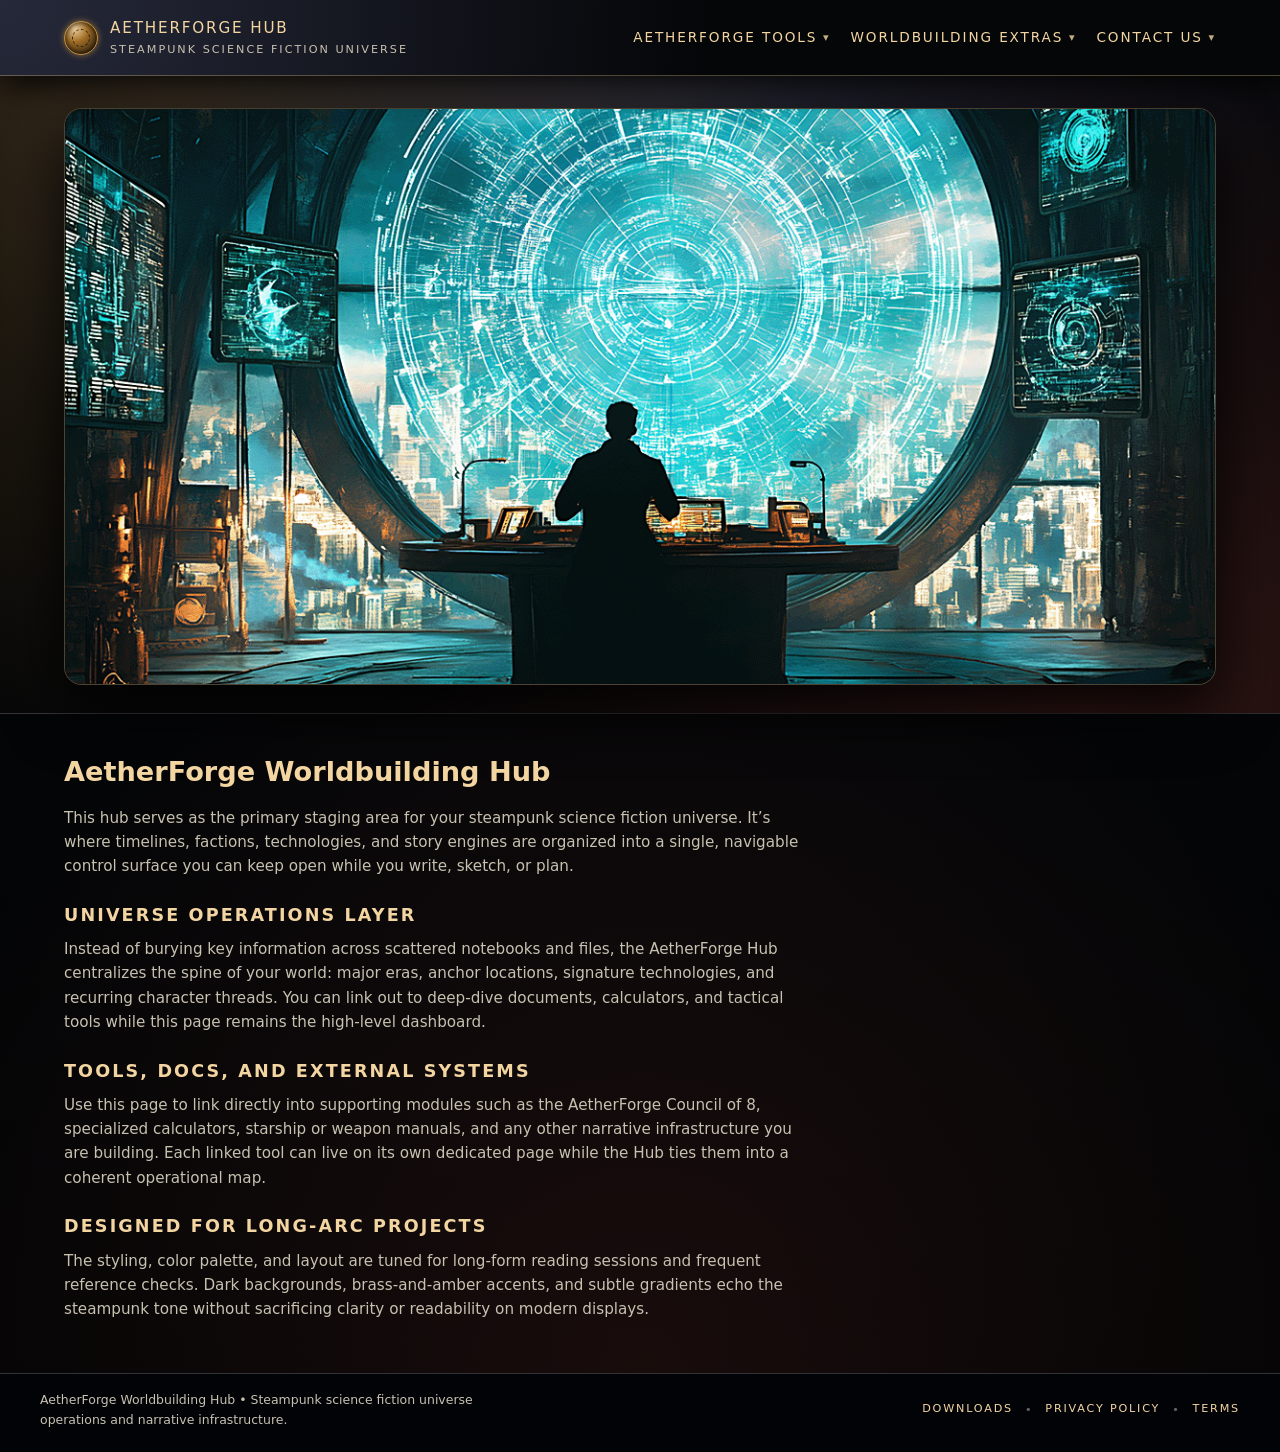
==== index.html @ 64ca7bd5 "Initial commit Co-Authored-By: Oz <oz-agent@warp.dev>" ====
<!DOCTYPE html>
<html lang="en">
<head>
  <meta charset="UTF-8">
  <title>AetherForge Worldbuilding Hub</title>
  <meta name="viewport" content="width=device-width, initial-scale=1.0">
  <meta name="description"
        content="AetherForge Worldbuilding Hub for a steampunk science fiction universe: worldbuilding notes, tools, and narrative infrastructure.">

  <style>
    :root {
      --bg-main: #050608;
      --bg-alt: #0d1015;
      --panel: #171a22;
      --accent: #c28f3f;
      --accent-soft: #f3d5a1;
      --accent-red: #b84b3c;
      --text-main: #f5f2e9;
      --text-muted: #c7c1b0;
      --border-soft: rgba(242, 209, 145, 0.3);
    }

    * {
      box-sizing: border-box;
      margin: 0;
      padding: 0;
    }

    html,
    body {
      width: 100%;
      overflow-x: hidden; /* no horizontal scroll */
    }

    body {
      font-family: system-ui, -apple-system, BlinkMacSystemFont, "Segoe UI", sans-serif;
      background:
        radial-gradient(circle at top, #26293a 0, #050608 45%, #020304 100%);
      color: var(--text-main);
      line-height: 1.6;
      padding-top: var(--header-height, 84px); /* offset for fixed header */
    }

    a {
      color: var(--accent-soft);
      text-decoration: none;
    }

    a:hover,
    a:focus-visible {
      text-decoration: underline;
    }

    img {
      max-width: 100%;
      height: auto;
      display: block;
    }

    /* HEADER -------------------------------------------------------------- */

    header {
      border-bottom: 1px solid var(--border-soft);
      background: radial-gradient(circle at top left, #26293a 0, #050608 55%);
      box-shadow: 0 10px 30px rgba(0, 0, 0, 0.8);
      position: fixed;
      top: 0;
      left: 0;
      right: 0;
      width: 100%;
      z-index: 9999;
      isolation: isolate;
    }

    .shell {
      max-width: 1200px;
      margin: 0 auto;
      padding: 1rem 1.5rem;
    }

    .top-bar {
      display: flex;
      align-items: center;
      justify-content: space-between;
      gap: 1rem;
    }

    .brand {
      display: flex;
      align-items: center;
      gap: 0.75rem;
      min-width: 0;
    }

    .brand-icon {
      width: 34px;
      height: 34px;
      border-radius: 999px;
      border: 1px solid var(--accent);
      box-shadow:
        0 0 6px rgba(194, 143, 63, 0.7),
        inset 0 0 6px rgba(0, 0, 0, 0.9);
      position: relative;
      background: radial-gradient(circle at 30% 20%, #f3d5a1 0, #a06d25 40%, #1c140a 100%);
      flex-shrink: 0;
    }

    .brand-icon::after {
      content: "";
      position: absolute;
      inset: 7px;
      border-radius: 999px;
      border: 1px dashed rgba(9, 9, 11, 0.8);
    }

    .brand-text {
      display: flex;
      flex-direction: column;
      gap: 0.05rem;
      min-width: 0;
    }

    .brand-name {
      font-size: 0.95rem;
      letter-spacing: 0.12em;
      text-transform: uppercase;
      color: var(--accent-soft);
      white-space: nowrap;
    }

    .brand-sub {
      font-size: 0.7rem;
      letter-spacing: 0.18em;
      text-transform: uppercase;
      color: var(--text-muted);
      white-space: nowrap;
    }

    /* MAIN NAV ------------------------------------------------------------ */

    .main-nav {
      display: flex;
      align-items: center;
      justify-content: flex-end;
      position: relative;
      max-width: 100%;
    }

    /* Hamburger toggle (mobile) */
    .nav-toggle {
      display: none;
    }

    .nav-toggle-label {
      display: none;
      cursor: pointer;
      width: 30px;
      height: 22px;
      position: relative;
      flex-shrink: 0;
    }

    .nav-toggle-label span {
      position: absolute;
      left: 0;
      width: 100%;
      height: 2px;
      border-radius: 999px;
      background: var(--accent-soft);
      transition: transform 0.25s ease, opacity 0.2s ease, top 0.25s ease, bottom 0.25s ease;
    }

    .nav-toggle-label span:nth-child(1) { top: 0; }
    .nav-toggle-label span:nth-child(2) { top: 50%; transform: translateY(-50%); }
    .nav-toggle-label span:nth-child(3) { bottom: 0; }

    .nav-toggle:checked + .nav-toggle-label span:nth-child(1) {
      top: 50%;
      transform: translateY(-50%) rotate(45deg);
    }

    .nav-toggle:checked + .nav-toggle-label span:nth-child(2) {
      opacity: 0;
    }

    .nav-toggle:checked + .nav-toggle-label span:nth-child(3) {
      bottom: 50%;
      transform: translateY(50%) rotate(-45deg);
    }

    .nav-list {
      list-style: none;
      display: flex;
      align-items: center;
      gap: 1.25rem;
      margin-left: 1rem;
      max-width: 100%;
    }

    .nav-item {
      position: relative;
      font-size: 0.85rem;
      text-transform: uppercase;
      letter-spacing: 0.14em;
      white-space: nowrap;
    }

    .nav-link {
      display: inline-flex;
      align-items: center;
      gap: 0.35rem;
      padding: 0.2rem 0;
      color: var(--accent-soft);
      text-decoration: none;
    }

    .nav-link .caret {
      font-size: 0.7rem;
      opacity: 0.8;
    }

    /* Dropdown (desktop) */
    .dropdown-menu {
      position: absolute;
      right: 0;
      top: calc(100% + 0.3rem);
      min-width: 220px;
      list-style: none;
      padding: 0.4rem 0.6rem;
      border-radius: 10px;
      border: 1px solid var(--border-soft);
      background: radial-gradient(circle at top, #23242f 0, #050608 80%);
      box-shadow: 0 18px 45px rgba(0, 0, 0, 0.9);
      opacity: 0;
      visibility: hidden;
      transform: translateY(-6px);
      transition: opacity 0.18s ease, transform 0.18s ease, visibility 0.18s ease;
      z-index: 1100;
      max-width: 100vw;
    }

    .dropdown-menu li {
      margin: 4px 0;
    }

    .dropdown-menu a {
      display: inline-block;
      padding: 3px 10px;
      font-size: 0.8rem;
      color: var(--text-main);
      white-space: normal; /* allow wrapping so text isn't squeezed */
    }

    .nav-item.dropdown:hover .dropdown-menu,
    .nav-item.dropdown:focus-within .dropdown-menu {
      opacity: 1;
      visibility: visible;
      transform: translateY(0);
    }

    /* HERO – STATIC IMAGE -------------------------------------------------- */

    .hero {
      border-bottom: 1px solid rgba(63, 63, 70, 0.7);
      background:
        radial-gradient(circle at 12% 0, rgba(194, 143, 63, 0.23) 0, transparent 55%),
        radial-gradient(circle at 85% 100%, rgba(184, 75, 60, 0.25) 0, transparent 55%);
    }

    .hero-inner {
      max-width: 1200px;
      margin: 0 auto;
      padding: 2rem 1.5rem 1.75rem;
      display: flex;
      justify-content: center;
      align-items: center;
    }

    .hero-banner-frame {
      width: 100%;
      max-width: 1200px;
      border-radius: 18px;
      border: 1px solid rgba(242, 209, 145, 0.3);
      overflow: hidden;
      box-shadow:
        0 24px 60px rgba(0, 0, 0, 0.9),
        inset 0 0 0 1px rgba(0, 0, 0, 0.8);
      background: #050608;
    }

    .hero-banner-image {
      display: block;
      width: 100%;
      height: auto;
      aspect-ratio: 1200 / 600;
      object-fit: cover;
    }

    /* MAIN CONTENT --------------------------------------------------------- */

    main {
      background: radial-gradient(circle at bottom, rgba(184, 75, 60, 0.12) 0, transparent 55%);
    }

    #worldbuilding-hub {
      max-width: 1200px;
      margin: 0 auto;
      padding: 2.25rem 1.5rem 2.5rem;
    }

    #worldbuilding-hub h2 {
      font-size: 1.7rem;
      margin-bottom: 0.75rem;
      color: var(--accent-soft);
    }

    #worldbuilding-hub h3 {
      font-size: 1.1rem;
      margin-top: 1.4rem;
      margin-bottom: 0.5rem;
      color: var(--accent-soft);
      letter-spacing: 0.12em;
      text-transform: uppercase;
    }

    #worldbuilding-hub p {
      max-width: 46rem;
      font-size: 0.95rem;
      color: var(--text-muted);
      margin-bottom: 0.7rem;
    }

    /* FOOTER --------------------------------------------------------------- */

    footer {
      border-top: 1px solid rgba(63, 63, 70, 0.8);
      background: #020307;
      color: var(--text-muted);
      padding: 1rem 1.5rem 1.4rem;
      font-size: 0.78rem;
    }

    .footer-inner {
      max-width: 1200px;
      margin: 0 auto;
      display: flex;
      flex-wrap: wrap;
      justify-content: space-between;
      align-items: center;
      gap: 0.75rem;
    }

    .footer-copy {
      max-width: 60ch;
    }

    .footer-links {
      display: flex;
      flex-wrap: wrap;
      align-items: center;
      gap: 0.75rem;
      text-transform: uppercase;
      letter-spacing: 0.16em;
      font-size: 0.7rem;
    }

    .footer-links a {
      color: var(--accent-soft);
      text-decoration: none;
      position: relative;
      padding-bottom: 1px;
    }

    .footer-links a::after {
      content: "";
      position: absolute;
      left: 0;
      bottom: 0;
      width: 0;
      height: 1px;
      background: var(--accent-soft);
      transition: width 0.2s ease;
    }

    .footer-links a:hover::after,
    .footer-links a:focus-visible::after {
      width: 100%;
    }

    .footer-sep {
      opacity: 0.5;
    }

    /* RESPONSIVE ----------------------------------------------------------- */

    @media (max-width: 960px) {
      .hero-inner {
        padding: 1.8rem 1.3rem 1.8rem;
      }
      #worldbuilding-hub {
        padding: 2rem 1.3rem 2.3rem;
      }
    }

    @media (max-width: 768px) {
      .top-bar {
        align-items: flex-start;
      }

      .main-nav {
        flex-direction: column;
        align-items: flex-end;
        width: 100%;       /* nav uses full width of header */
        max-width: 100%;
      }

      .nav-toggle-label {
        display: flex;
        flex-direction: column;
        justify-content: space-between;
      }

      .nav-list {
        display: none;
        flex-direction: column;
        align-items: stretch;
        gap: 0.35rem;
        margin-left: 0;
        margin-top: 0.6rem;
        width: 100%;       /* full width menu */
        background: rgba(5, 6, 8, 0.98);
        border-radius: 10px;
        padding: 0.7rem 1rem; /* more horizontal padding so text isn't jammed at right */
        box-shadow: 0 18px 45px rgba(0, 0, 0, 0.9);
      }

      .nav-toggle:checked ~ .nav-list {
        display: flex;
      }

      .nav-item {
        width: 100%;
        text-align: left;
        white-space: normal;
      }

      .nav-link {
        justify-content: space-between;
        width: 100%;
      }

      .dropdown-menu {
        position: static;
        margin-top: 0.25rem;
        transform: none;
        opacity: 1;
        visibility: visible;
        box-shadow: none;
        background: transparent;
        border-radius: 8px;
        border: none;
        width: 100%;
        min-width: 0;
        padding: 0.1rem 0 0.25rem;
      }

      .dropdown-menu a {
        display: block;
        padding: 0.2rem 0.2rem 0.2rem 0.4rem; /* let text breathe, aligned from left */
        white-space: normal;
      }

      .footer-inner {
        align-items: flex-start;
        flex-direction: column;
      }

      header,
      .shell,
      .top-bar,
      .main-nav,
      .nav-list {
        max-width: 100%;
        overflow-x: hidden;
      }
    }

    @media (max-width: 640px) {
      .shell,
      footer {
        padding-inline: 1.1rem;
      }
      .hero-inner {
        padding: 1.5rem 1.1rem 1.6rem;
      }
      #worldbuilding-hub {
        padding-inline: 1.1rem;
      }
    }
  </style>
</head>
<body>
  <header>
    <div class="shell top-bar">
      <div class="brand">
        <div class="brand-icon" aria-hidden="true"></div>
        <div class="brand-text">
          <div class="brand-name">AetherForge Hub</div>
          <div class="brand-sub">Steampunk Science Fiction Universe</div>
        </div>
      </div>

      <!-- Responsive menu bar -->
      <nav class="main-nav" aria-label="Main navigation">
        <input type="checkbox" id="nav-toggle" class="nav-toggle" aria-label="Toggle navigation menu">
        <label for="nav-toggle" class="nav-toggle-label">
          <span></span>
          <span></span>
          <span></span>
        </label>

        <ul class="nav-list">
          <!-- AetherForge Tools -->
          <li class="nav-item dropdown">
            <a href="#" class="nav-link">
              AetherForge Tools
              <span class="caret">▾</span>
            </a>
            <ul class="dropdown-menu">
              <li>
                <a href="aetherforge_council_of_8.html" target="_blank" rel="noopener noreferrer">
                  AetherForge Council of 8
                </a>
              </li>
              <li>
                <a href="steampunk_stardate_calculator.html" target="_blank" rel="noopener noreferrer">
                  Steampunk Stardate Generator
                </a>
              </li>
            </ul>
          </li>

          <!-- WorldBuilding Extras -->
          <li class="nav-item dropdown">
            <a href="#" class="nav-link">
              WorldBuilding Extras
              <span class="caret">▾</span>
            </a>
            <ul class="dropdown-menu">
              <li>
                <a href="peregrine_plasma_rifle.html" target="_blank" rel="noopener noreferrer">
                  HMR-9 "Peregrine" Field Manual
                </a>
              </li>
              <li>
                <a href="https://qdls.io/" target="_blank" rel="noopener noreferrer">
                  QuantumDrive Forge Tree
                </a>
              </li>
            </ul>
          </li>

          <!-- Contact Us -->
          <li class="nav-item dropdown">
            <a href="#" class="nav-link">
              Contact Us
              <span class="caret">▾</span>
            </a>
            <ul class="dropdown-menu">
              <li>
                <a href="#"
                   title="General questions form placeholder">
                  General Questions Form
                </a>
              </li>
              <li>
                <a href="#"
                   title="Site bug report form placeholder">
                  Site Buggy Form
                </a>
              </li>
            </ul>
          </li>
        </ul>
      </nav>
      <!-- End menu bar -->
    </div>
  </header>

  <main>
    <!-- STATIC HERO IMAGE (1200x600) -->
    <section class="hero" aria-label="AetherForge worldbuilding banner">
      <div class="hero-inner">
        <div class="hero-banner-frame">
          <!-- Replace src with your actual 1200x600 image file -->
          <img
            src="images/headers/04_main_qsf_header_1200x600.png"
            alt="AetherForge worldbuilding banner"
            class="hero-banner-image">
        </div>
      </div>
    </section>

    <!-- BODY CONTENT -->
    <section id="worldbuilding-hub">
      <h2>AetherForge Worldbuilding Hub</h2>
      <p>
        This hub serves as the primary staging area for your steampunk science fiction universe.
        It’s where timelines, factions, technologies, and story engines are organized into a single,
        navigable control surface you can keep open while you write, sketch, or plan.
      </p>

      <h3>Universe Operations Layer</h3>
      <p>
        Instead of burying key information across scattered notebooks and files, the AetherForge Hub
        centralizes the spine of your world: major eras, anchor locations, signature technologies,
        and recurring character threads. You can link out to deep-dive documents, calculators, and
        tactical tools while this page remains the high-level dashboard.
      </p>

      <h3>Tools, Docs, and External Systems</h3>
      <p>
        Use this page to link directly into supporting modules such as the AetherForge Council of 8,
        specialized calculators, starship or weapon manuals, and any other narrative infrastructure
        you are building. Each linked tool can live on its own dedicated page while the Hub ties them
        into a coherent operational map.
      </p>

      <h3>Designed for Long-Arc Projects</h3>
      <p>
        The styling, color palette, and layout are tuned for long-form reading sessions and frequent
        reference checks. Dark backgrounds, brass-and-amber accents, and subtle gradients echo the
        steampunk tone without sacrificing clarity or readability on modern displays.
      </p>
    </section>
  </main>

  <footer>
    <div class="footer-inner">
      <div class="footer-copy">
        AetherForge Worldbuilding Hub • Steampunk science fiction universe operations and narrative infrastructure.
      </div>
      <nav class="footer-links" aria-label="Footer links">
        <a href="#">Downloads</a>
        <span class="footer-sep">•</span>
        <a href="#">Privacy Policy</a>
        <span class="footer-sep">•</span>
        <a href="#">Terms</a>
      </nav>
    </div>
  </footer>
<script>
  (function () {
    const header = document.querySelector('header');
    if (!header) return;

    function setHeaderHeight() {
      document.documentElement.style.setProperty('--header-height', header.offsetHeight + 'px');
    }

    window.addEventListener('load', setHeaderHeight);
    window.addEventListener('resize', setHeaderHeight);
    setHeaderHeight();
  })();
</script>
</body>
</html>
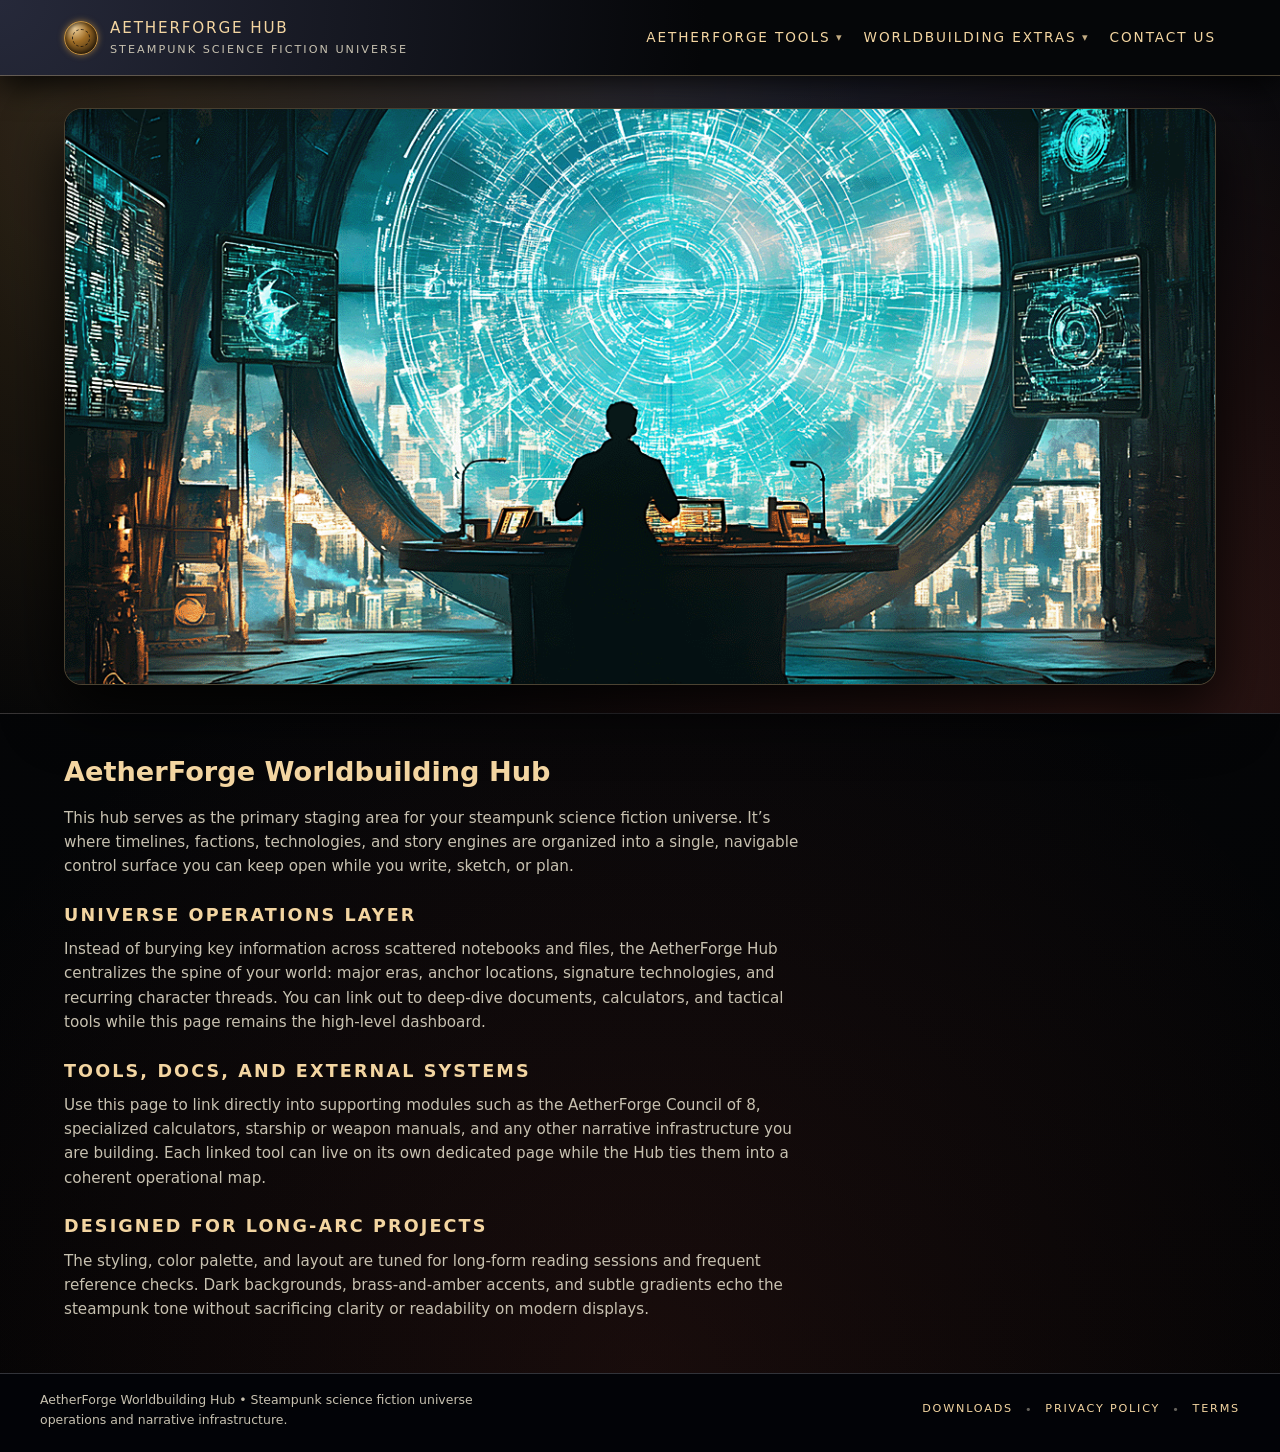
==== commit d89c0faf: "Unify site: shared CSS, nav, footer, contact page, .htaccess - Create site.css: single stylesheet ex" ====
--- a/index.html
+++ b/index.html
@@ -6,509 +6,19 @@
   <meta name="viewport" content="width=device-width, initial-scale=1.0">
   <meta name="description"
         content="AetherForge Worldbuilding Hub for a steampunk science fiction universe: worldbuilding notes, tools, and narrative infrastructure.">
-
-  <style>
-    :root {
-      --bg-main: #050608;
-      --bg-alt: #0d1015;
-      --panel: #171a22;
-      --accent: #c28f3f;
-      --accent-soft: #f3d5a1;
-      --accent-red: #b84b3c;
-      --text-main: #f5f2e9;
-      --text-muted: #c7c1b0;
-      --border-soft: rgba(242, 209, 145, 0.3);
-    }
-
-    * {
-      box-sizing: border-box;
-      margin: 0;
-      padding: 0;
-    }
-
-    html,
-    body {
-      width: 100%;
-      overflow-x: hidden; /* no horizontal scroll */
-    }
-
-    body {
-      font-family: system-ui, -apple-system, BlinkMacSystemFont, "Segoe UI", sans-serif;
-      background:
-        radial-gradient(circle at top, #26293a 0, #050608 45%, #020304 100%);
-      color: var(--text-main);
-      line-height: 1.6;
-      padding-top: var(--header-height, 84px); /* offset for fixed header */
-    }
-
-    a {
-      color: var(--accent-soft);
-      text-decoration: none;
-    }
-
-    a:hover,
-    a:focus-visible {
-      text-decoration: underline;
-    }
-
-    img {
-      max-width: 100%;
-      height: auto;
-      display: block;
-    }
-
-    /* HEADER -------------------------------------------------------------- */
-
-    header {
-      border-bottom: 1px solid var(--border-soft);
-      background: radial-gradient(circle at top left, #26293a 0, #050608 55%);
-      box-shadow: 0 10px 30px rgba(0, 0, 0, 0.8);
-      position: fixed;
-      top: 0;
-      left: 0;
-      right: 0;
-      width: 100%;
-      z-index: 9999;
-      isolation: isolate;
-    }
-
-    .shell {
-      max-width: 1200px;
-      margin: 0 auto;
-      padding: 1rem 1.5rem;
-    }
-
-    .top-bar {
-      display: flex;
-      align-items: center;
-      justify-content: space-between;
-      gap: 1rem;
-    }
-
-    .brand {
-      display: flex;
-      align-items: center;
-      gap: 0.75rem;
-      min-width: 0;
-    }
-
-    .brand-icon {
-      width: 34px;
-      height: 34px;
-      border-radius: 999px;
-      border: 1px solid var(--accent);
-      box-shadow:
-        0 0 6px rgba(194, 143, 63, 0.7),
-        inset 0 0 6px rgba(0, 0, 0, 0.9);
-      position: relative;
-      background: radial-gradient(circle at 30% 20%, #f3d5a1 0, #a06d25 40%, #1c140a 100%);
-      flex-shrink: 0;
-    }
-
-    .brand-icon::after {
-      content: "";
-      position: absolute;
-      inset: 7px;
-      border-radius: 999px;
-      border: 1px dashed rgba(9, 9, 11, 0.8);
-    }
-
-    .brand-text {
-      display: flex;
-      flex-direction: column;
-      gap: 0.05rem;
-      min-width: 0;
-    }
-
-    .brand-name {
-      font-size: 0.95rem;
-      letter-spacing: 0.12em;
-      text-transform: uppercase;
-      color: var(--accent-soft);
-      white-space: nowrap;
-    }
-
-    .brand-sub {
-      font-size: 0.7rem;
-      letter-spacing: 0.18em;
-      text-transform: uppercase;
-      color: var(--text-muted);
-      white-space: nowrap;
-    }
-
-    /* MAIN NAV ------------------------------------------------------------ */
-
-    .main-nav {
-      display: flex;
-      align-items: center;
-      justify-content: flex-end;
-      position: relative;
-      max-width: 100%;
-    }
-
-    /* Hamburger toggle (mobile) */
-    .nav-toggle {
-      display: none;
-    }
-
-    .nav-toggle-label {
-      display: none;
-      cursor: pointer;
-      width: 30px;
-      height: 22px;
-      position: relative;
-      flex-shrink: 0;
-    }
-
-    .nav-toggle-label span {
-      position: absolute;
-      left: 0;
-      width: 100%;
-      height: 2px;
-      border-radius: 999px;
-      background: var(--accent-soft);
-      transition: transform 0.25s ease, opacity 0.2s ease, top 0.25s ease, bottom 0.25s ease;
-    }
-
-    .nav-toggle-label span:nth-child(1) { top: 0; }
-    .nav-toggle-label span:nth-child(2) { top: 50%; transform: translateY(-50%); }
-    .nav-toggle-label span:nth-child(3) { bottom: 0; }
-
-    .nav-toggle:checked + .nav-toggle-label span:nth-child(1) {
-      top: 50%;
-      transform: translateY(-50%) rotate(45deg);
-    }
-
-    .nav-toggle:checked + .nav-toggle-label span:nth-child(2) {
-      opacity: 0;
-    }
-
-    .nav-toggle:checked + .nav-toggle-label span:nth-child(3) {
-      bottom: 50%;
-      transform: translateY(50%) rotate(-45deg);
-    }
-
-    .nav-list {
-      list-style: none;
-      display: flex;
-      align-items: center;
-      gap: 1.25rem;
-      margin-left: 1rem;
-      max-width: 100%;
-    }
-
-    .nav-item {
-      position: relative;
-      font-size: 0.85rem;
-      text-transform: uppercase;
-      letter-spacing: 0.14em;
-      white-space: nowrap;
-    }
-
-    .nav-link {
-      display: inline-flex;
-      align-items: center;
-      gap: 0.35rem;
-      padding: 0.2rem 0;
-      color: var(--accent-soft);
-      text-decoration: none;
-    }
-
-    .nav-link .caret {
-      font-size: 0.7rem;
-      opacity: 0.8;
-    }
-
-    /* Dropdown (desktop) */
-    .dropdown-menu {
-      position: absolute;
-      right: 0;
-      top: calc(100% + 0.3rem);
-      min-width: 220px;
-      list-style: none;
-      padding: 0.4rem 0.6rem;
-      border-radius: 10px;
-      border: 1px solid var(--border-soft);
-      background: radial-gradient(circle at top, #23242f 0, #050608 80%);
-      box-shadow: 0 18px 45px rgba(0, 0, 0, 0.9);
-      opacity: 0;
-      visibility: hidden;
-      transform: translateY(-6px);
-      transition: opacity 0.18s ease, transform 0.18s ease, visibility 0.18s ease;
-      z-index: 1100;
-      max-width: 100vw;
-    }
-
-    .dropdown-menu li {
-      margin: 4px 0;
-    }
-
-    .dropdown-menu a {
-      display: inline-block;
-      padding: 3px 10px;
-      font-size: 0.8rem;
-      color: var(--text-main);
-      white-space: normal; /* allow wrapping so text isn't squeezed */
-    }
-
-    .nav-item.dropdown:hover .dropdown-menu,
-    .nav-item.dropdown:focus-within .dropdown-menu {
-      opacity: 1;
-      visibility: visible;
-      transform: translateY(0);
-    }
-
-    /* HERO – STATIC IMAGE -------------------------------------------------- */
-
-    .hero {
-      border-bottom: 1px solid rgba(63, 63, 70, 0.7);
-      background:
-        radial-gradient(circle at 12% 0, rgba(194, 143, 63, 0.23) 0, transparent 55%),
-        radial-gradient(circle at 85% 100%, rgba(184, 75, 60, 0.25) 0, transparent 55%);
-    }
-
-    .hero-inner {
-      max-width: 1200px;
-      margin: 0 auto;
-      padding: 2rem 1.5rem 1.75rem;
-      display: flex;
-      justify-content: center;
-      align-items: center;
-    }
-
-    .hero-banner-frame {
-      width: 100%;
-      max-width: 1200px;
-      border-radius: 18px;
-      border: 1px solid rgba(242, 209, 145, 0.3);
-      overflow: hidden;
-      box-shadow:
-        0 24px 60px rgba(0, 0, 0, 0.9),
-        inset 0 0 0 1px rgba(0, 0, 0, 0.8);
-      background: #050608;
-    }
-
-    .hero-banner-image {
-      display: block;
-      width: 100%;
-      height: auto;
-      aspect-ratio: 1200 / 600;
-      object-fit: cover;
-    }
-
-    /* MAIN CONTENT --------------------------------------------------------- */
-
-    main {
-      background: radial-gradient(circle at bottom, rgba(184, 75, 60, 0.12) 0, transparent 55%);
-    }
-
-    #worldbuilding-hub {
-      max-width: 1200px;
-      margin: 0 auto;
-      padding: 2.25rem 1.5rem 2.5rem;
-    }
-
-    #worldbuilding-hub h2 {
-      font-size: 1.7rem;
-      margin-bottom: 0.75rem;
-      color: var(--accent-soft);
-    }
-
-    #worldbuilding-hub h3 {
-      font-size: 1.1rem;
-      margin-top: 1.4rem;
-      margin-bottom: 0.5rem;
-      color: var(--accent-soft);
-      letter-spacing: 0.12em;
-      text-transform: uppercase;
-    }
-
-    #worldbuilding-hub p {
-      max-width: 46rem;
-      font-size: 0.95rem;
-      color: var(--text-muted);
-      margin-bottom: 0.7rem;
-    }
-
-    /* FOOTER --------------------------------------------------------------- */
-
-    footer {
-      border-top: 1px solid rgba(63, 63, 70, 0.8);
-      background: #020307;
-      color: var(--text-muted);
-      padding: 1rem 1.5rem 1.4rem;
-      font-size: 0.78rem;
-    }
-
-    .footer-inner {
-      max-width: 1200px;
-      margin: 0 auto;
-      display: flex;
-      flex-wrap: wrap;
-      justify-content: space-between;
-      align-items: center;
-      gap: 0.75rem;
-    }
-
-    .footer-copy {
-      max-width: 60ch;
-    }
-
-    .footer-links {
-      display: flex;
-      flex-wrap: wrap;
-      align-items: center;
-      gap: 0.75rem;
-      text-transform: uppercase;
-      letter-spacing: 0.16em;
-      font-size: 0.7rem;
-    }
-
-    .footer-links a {
-      color: var(--accent-soft);
-      text-decoration: none;
-      position: relative;
-      padding-bottom: 1px;
-    }
-
-    .footer-links a::after {
-      content: "";
-      position: absolute;
-      left: 0;
-      bottom: 0;
-      width: 0;
-      height: 1px;
-      background: var(--accent-soft);
-      transition: width 0.2s ease;
-    }
-
-    .footer-links a:hover::after,
-    .footer-links a:focus-visible::after {
-      width: 100%;
-    }
-
-    .footer-sep {
-      opacity: 0.5;
-    }
-
-    /* RESPONSIVE ----------------------------------------------------------- */
-
-    @media (max-width: 960px) {
-      .hero-inner {
-        padding: 1.8rem 1.3rem 1.8rem;
-      }
-      #worldbuilding-hub {
-        padding: 2rem 1.3rem 2.3rem;
-      }
-    }
-
-    @media (max-width: 768px) {
-      .top-bar {
-        align-items: flex-start;
-      }
-
-      .main-nav {
-        flex-direction: column;
-        align-items: flex-end;
-        width: 100%;       /* nav uses full width of header */
-        max-width: 100%;
-      }
-
-      .nav-toggle-label {
-        display: flex;
-        flex-direction: column;
-        justify-content: space-between;
-      }
-
-      .nav-list {
-        display: none;
-        flex-direction: column;
-        align-items: stretch;
-        gap: 0.35rem;
-        margin-left: 0;
-        margin-top: 0.6rem;
-        width: 100%;       /* full width menu */
-        background: rgba(5, 6, 8, 0.98);
-        border-radius: 10px;
-        padding: 0.7rem 1rem; /* more horizontal padding so text isn't jammed at right */
-        box-shadow: 0 18px 45px rgba(0, 0, 0, 0.9);
-      }
-
-      .nav-toggle:checked ~ .nav-list {
-        display: flex;
-      }
-
-      .nav-item {
-        width: 100%;
-        text-align: left;
-        white-space: normal;
-      }
-
-      .nav-link {
-        justify-content: space-between;
-        width: 100%;
-      }
-
-      .dropdown-menu {
-        position: static;
-        margin-top: 0.25rem;
-        transform: none;
-        opacity: 1;
-        visibility: visible;
-        box-shadow: none;
-        background: transparent;
-        border-radius: 8px;
-        border: none;
-        width: 100%;
-        min-width: 0;
-        padding: 0.1rem 0 0.25rem;
-      }
-
-      .dropdown-menu a {
-        display: block;
-        padding: 0.2rem 0.2rem 0.2rem 0.4rem; /* let text breathe, aligned from left */
-        white-space: normal;
-      }
-
-      .footer-inner {
-        align-items: flex-start;
-        flex-direction: column;
-      }
-
-      header,
-      .shell,
-      .top-bar,
-      .main-nav,
-      .nav-list {
-        max-width: 100%;
-        overflow-x: hidden;
-      }
-    }
-
-    @media (max-width: 640px) {
-      .shell,
-      footer {
-        padding-inline: 1.1rem;
-      }
-      .hero-inner {
-        padding: 1.5rem 1.1rem 1.6rem;
-      }
-      #worldbuilding-hub {
-        padding-inline: 1.1rem;
-      }
-    }
-  </style>
+  <meta name="theme-color" content="#050608">
+  <link rel="stylesheet" href="site.css">
 </head>
 <body>
   <header>
     <div class="shell top-bar">
-      <div class="brand">
+      <a href="index.html" class="brand">
         <div class="brand-icon" aria-hidden="true"></div>
         <div class="brand-text">
           <div class="brand-name">AetherForge Hub</div>
           <div class="brand-sub">Steampunk Science Fiction Universe</div>
         </div>
-      </div>
+      </a>
 
       <!-- Responsive menu bar -->
       <nav class="main-nav" aria-label="Main navigation">
@@ -528,12 +38,12 @@
             </a>
             <ul class="dropdown-menu">
               <li>
-                <a href="aetherforge_council_of_8.html" target="_blank" rel="noopener noreferrer">
+                <a href="aetherforge_council_of_8.html">
                   AetherForge Council of 8
                 </a>
               </li>
               <li>
-                <a href="steampunk_stardate_calculator.html" target="_blank" rel="noopener noreferrer">
+                <a href="steampunk_stardate_calculator.html">
                   Steampunk Stardate Generator
                 </a>
               </li>
@@ -548,7 +58,7 @@
             </a>
             <ul class="dropdown-menu">
               <li>
-                <a href="peregrine_plasma_rifle.html" target="_blank" rel="noopener noreferrer">
+                <a href="peregrine_plasma_rifle.html">
                   HMR-9 "Peregrine" Field Manual
                 </a>
               </li>
@@ -560,26 +70,8 @@
             </ul>
           </li>
 
-          <!-- Contact Us -->
-          <li class="nav-item dropdown">
-            <a href="#" class="nav-link">
-              Contact Us
-              <span class="caret">▾</span>
-            </a>
-            <ul class="dropdown-menu">
-              <li>
-                <a href="#"
-                   title="General questions form placeholder">
-                  General Questions Form
-                </a>
-              </li>
-              <li>
-                <a href="#"
-                   title="Site bug report form placeholder">
-                  Site Buggy Form
-                </a>
-              </li>
-            </ul>
+          <li class="nav-item">
+            <a href="contact.html" class="nav-link">Contact Us</a>
           </li>
         </ul>
       </nav>
@@ -596,7 +88,9 @@
           <img
             src="images/headers/04_main_qsf_header_1200x600.png"
             alt="AetherForge worldbuilding banner"
-            class="hero-banner-image">
+            class="hero-banner-image"
+            width="1200" height="600"
+            fetchpriority="high">
         </div>
       </div>
     </section>
@@ -638,29 +132,33 @@
   <footer>
     <div class="footer-inner">
       <div class="footer-copy">
-        AetherForge Worldbuilding Hub • Steampunk science fiction universe operations and narrative infrastructure.
+        AetherForge Worldbuilding Hub &bull; Steampunk science fiction universe operations and narrative infrastructure.
       </div>
       <nav class="footer-links" aria-label="Footer links">
         <a href="#">Downloads</a>
-        <span class="footer-sep">•</span>
+        <span class="footer-sep">&bull;</span>
         <a href="#">Privacy Policy</a>
-        <span class="footer-sep">•</span>
+        <span class="footer-sep">&bull;</span>
         <a href="#">Terms</a>
       </nav>
     </div>
   </footer>
 <script>
   (function () {
-    const header = document.querySelector('header');
+    var header = document.querySelector('header');
     if (!header) return;
-
     function setHeaderHeight() {
       document.documentElement.style.setProperty('--header-height', header.offsetHeight + 'px');
     }
-
     window.addEventListener('load', setHeaderHeight);
     window.addEventListener('resize', setHeaderHeight);
     setHeaderHeight();
+    var navToggle = document.getElementById('nav-toggle');
+    if (navToggle) {
+      navToggle.addEventListener('change', function () {
+        requestAnimationFrame(setHeaderHeight);
+      });
+    }
   })();
 </script>
 </body>
--- a/site.css
+++ b/site.css
@@ -0,0 +1,1591 @@
+/* ============================================================
+   SITE.CSS — AetherForge Worldbuilding Hub
+   Unified stylesheet for quantumstoryforge.io
+   ============================================================ */
+
+/* ============================================================
+   1. ROOT VARIABLES
+   ============================================================ */
+:root {
+  /* Core theme */
+  --bg-main: #050608;
+  --bg-alt: #0d1015;
+  --panel: #171a22;
+  --accent: #c28f3f;
+  --accent-soft: #f3d5a1;
+  --accent-red: #b84b3c;
+  --text-main: #f5f2e9;
+  --text-muted: #c7c1b0;
+  --border-soft: rgba(242, 209, 145, 0.3);
+  --header-height: 84px;
+
+  /* Extended palette (tool pages) */
+  --bg-panel: #151317;
+  --bg-panel-alt: #1c181f;
+  --accent-brass: var(--accent);
+  --accent-brass-soft: #a4762d;
+  --accent-amber: #e0a63e;
+  --accent-green: #3ba464;
+  --shadow-soft: 0 0 20px rgba(0, 0, 0, 0.8);
+
+  /* Type stacks */
+  --body-font: system-ui, -apple-system, BlinkMacSystemFont, "Segoe UI", sans-serif;
+  --display-font: "Cormorant Garamond", "Cinzel", "Georgia", serif;
+  --mono: "Fira Mono", "Consolas", "Courier New", monospace;
+}
+
+/* ============================================================
+   2. RESET & BASE
+   ============================================================ */
+*,
+*::before,
+*::after {
+  box-sizing: border-box;
+  margin: 0;
+  padding: 0;
+}
+
+html,
+body {
+  width: 100%;
+  overflow-x: hidden;
+}
+
+body {
+  font-family: var(--body-font);
+  background: radial-gradient(circle at top, #26293a 0, #050608 45%, #020304 100%);
+  color: var(--text-main);
+  line-height: 1.6;
+  padding-top: var(--header-height);
+}
+
+a {
+  color: var(--accent-soft);
+  text-decoration: none;
+}
+
+a:hover,
+a:focus-visible {
+  text-decoration: underline;
+}
+
+img {
+  max-width: 100%;
+  height: auto;
+  display: block;
+}
+
+/* ============================================================
+   3. SITE HEADER & NAVIGATION
+   ============================================================ */
+header {
+  border-bottom: 1px solid var(--border-soft);
+  background: radial-gradient(circle at top left, #26293a 0, #050608 55%);
+  box-shadow: 0 10px 30px rgba(0, 0, 0, 0.8);
+  position: fixed;
+  top: 0;
+  left: 0;
+  right: 0;
+  width: 100%;
+  z-index: 9999;
+  isolation: isolate;
+}
+
+.shell {
+  max-width: 1200px;
+  margin: 0 auto;
+  padding: 1rem 1.5rem;
+}
+
+.top-bar {
+  display: flex;
+  align-items: center;
+  justify-content: space-between;
+  gap: 1rem;
+}
+
+.brand {
+  display: flex;
+  align-items: center;
+  gap: 0.75rem;
+  min-width: 0;
+  text-decoration: none;
+}
+
+.brand:hover,
+.brand:focus-visible {
+  text-decoration: none;
+}
+
+.brand-icon {
+  width: 34px;
+  height: 34px;
+  border-radius: 999px;
+  border: 1px solid var(--accent);
+  box-shadow:
+    0 0 6px rgba(194, 143, 63, 0.7),
+    inset 0 0 6px rgba(0, 0, 0, 0.9);
+  position: relative;
+  background: radial-gradient(circle at 30% 20%, #f3d5a1 0, #a06d25 40%, #1c140a 100%);
+  flex-shrink: 0;
+}
+
+.brand-icon::after {
+  content: "";
+  position: absolute;
+  inset: 7px;
+  border-radius: 999px;
+  border: 1px dashed rgba(9, 9, 11, 0.8);
+}
+
+.brand-text {
+  display: flex;
+  flex-direction: column;
+  gap: 0.05rem;
+  min-width: 0;
+}
+
+.brand-name {
+  font-size: 0.95rem;
+  letter-spacing: 0.12em;
+  text-transform: uppercase;
+  color: var(--accent-soft);
+  white-space: nowrap;
+}
+
+.brand-sub {
+  font-size: 0.7rem;
+  letter-spacing: 0.18em;
+  text-transform: uppercase;
+  color: var(--text-muted);
+  white-space: nowrap;
+}
+
+/* Main nav ---------------------------------------------------- */
+.main-nav {
+  display: flex;
+  align-items: center;
+  justify-content: flex-end;
+  position: relative;
+  max-width: 100%;
+}
+
+.nav-toggle {
+  display: none;
+}
+
+.nav-toggle-label {
+  display: none;
+  cursor: pointer;
+  width: 30px;
+  height: 22px;
+  position: relative;
+  flex-shrink: 0;
+}
+
+.nav-toggle-label span {
+  position: absolute;
+  left: 0;
+  width: 100%;
+  height: 2px;
+  border-radius: 999px;
+  background: var(--accent-soft);
+  transition: transform 0.25s ease, opacity 0.2s ease, top 0.25s ease, bottom 0.25s ease;
+}
+
+.nav-toggle-label span:nth-child(1) { top: 0; }
+.nav-toggle-label span:nth-child(2) { top: 50%; transform: translateY(-50%); }
+.nav-toggle-label span:nth-child(3) { bottom: 0; }
+
+.nav-toggle:checked + .nav-toggle-label span:nth-child(1) {
+  top: 50%;
+  transform: translateY(-50%) rotate(45deg);
+}
+
+.nav-toggle:checked + .nav-toggle-label span:nth-child(2) {
+  opacity: 0;
+}
+
+.nav-toggle:checked + .nav-toggle-label span:nth-child(3) {
+  bottom: 50%;
+  transform: translateY(50%) rotate(-45deg);
+}
+
+.nav-list {
+  list-style: none;
+  display: flex;
+  align-items: center;
+  gap: 1.25rem;
+  margin-left: 1rem;
+  max-width: 100%;
+}
+
+.nav-item {
+  position: relative;
+  font-size: 0.85rem;
+  text-transform: uppercase;
+  letter-spacing: 0.14em;
+  white-space: nowrap;
+}
+
+.nav-link {
+  display: inline-flex;
+  align-items: center;
+  gap: 0.35rem;
+  padding: 0.2rem 0;
+  color: var(--accent-soft);
+  text-decoration: none;
+}
+
+.nav-link .caret {
+  font-size: 0.7rem;
+  opacity: 0.8;
+}
+
+/* Dropdown (desktop) */
+.dropdown-menu {
+  position: absolute;
+  right: 0;
+  top: calc(100% + 0.3rem);
+  min-width: 220px;
+  list-style: none;
+  padding: 0.4rem 0.6rem;
+  border-radius: 10px;
+  border: 1px solid var(--border-soft);
+  background: radial-gradient(circle at top, #23242f 0, #050608 80%);
+  box-shadow: 0 18px 45px rgba(0, 0, 0, 0.9);
+  opacity: 0;
+  visibility: hidden;
+  transform: translateY(-6px);
+  transition: opacity 0.18s ease, transform 0.18s ease, visibility 0.18s ease;
+  z-index: 10000;
+  max-width: 100vw;
+}
+
+.dropdown-menu li {
+  margin: 4px 0;
+}
+
+.dropdown-menu a {
+  display: inline-block;
+  padding: 3px 10px;
+  font-size: 0.8rem;
+  color: var(--text-main);
+  white-space: normal;
+}
+
+.nav-item.dropdown:hover .dropdown-menu,
+.nav-item.dropdown:focus-within .dropdown-menu {
+  opacity: 1;
+  visibility: visible;
+  transform: translateY(0);
+}
+
+/* ============================================================
+   4. HERO — FULL-WIDTH BANNER (index, council)
+   ============================================================ */
+.hero {
+  border-bottom: 1px solid rgba(63, 63, 70, 0.7);
+  background:
+    radial-gradient(circle at 12% 0, rgba(194, 143, 63, 0.23) 0, transparent 55%),
+    radial-gradient(circle at 85% 100%, rgba(184, 75, 60, 0.25) 0, transparent 55%);
+}
+
+.hero-inner {
+  max-width: 1200px;
+  margin: 0 auto;
+  padding: 2rem 1.5rem 1.75rem;
+  display: flex;
+  justify-content: center;
+  align-items: center;
+}
+
+.hero-banner-frame {
+  width: 100%;
+  max-width: 1200px;
+  border-radius: 18px;
+  border: 1px solid rgba(242, 209, 145, 0.3);
+  overflow: hidden;
+  box-shadow:
+    0 24px 60px rgba(0, 0, 0, 0.9),
+    inset 0 0 0 1px rgba(0, 0, 0, 0.8);
+  background: #050608;
+}
+
+.hero-banner-image {
+  display: block;
+  width: 100%;
+  height: auto;
+  aspect-ratio: 1200 / 600;
+  object-fit: cover;
+}
+
+/* ============================================================
+   5. PAGE HERO — CARD WITH OVERLAY (peregrine, stardate)
+   ============================================================ */
+.page-hero {
+  margin: 2rem auto;
+  max-width: 1200px;
+  border-radius: 16px;
+  overflow: hidden;
+  border: 1px solid var(--border-soft);
+  box-shadow: var(--shadow-soft);
+  position: relative;
+  background: radial-gradient(circle at top, #2b2227 0, #050307 70%);
+}
+
+.page-hero .hero-media {
+  position: relative;
+  width: 100%;
+}
+
+.page-hero .hero-media::before {
+  content: "";
+  display: block;
+  padding-top: 50%; /* 1200x600 = 2:1 */
+}
+
+.page-hero .hero-media img {
+  position: absolute;
+  inset: 0;
+  width: 100%;
+  height: 100%;
+  object-fit: cover;
+  display: block;
+}
+
+.page-hero .hero-overlay {
+  position: absolute;
+  inset: auto 0 0 0;
+  padding: 1.1rem 1.5rem;
+  background: linear-gradient(to top, rgba(0, 0, 0, 0.78), rgba(0, 0, 0, 0.4), transparent);
+  display: flex;
+  flex-direction: column;
+  gap: 0.25rem;
+}
+
+.hero-kicker {
+  font-size: 0.72rem;
+  letter-spacing: 0.22em;
+  text-transform: uppercase;
+  color: var(--accent-brass-soft);
+  opacity: 0.9;
+}
+
+.hero-title {
+  font-family: var(--display-font);
+  font-size: 1.5rem;
+  letter-spacing: 0.12em;
+  text-transform: uppercase;
+  color: #f8ecd4;
+}
+
+.hero-subtitle {
+  font-size: 0.85rem;
+  color: var(--text-muted);
+  max-width: 480px;
+}
+
+/* ============================================================
+   6. GENERIC CONTENT
+   ============================================================ */
+main {
+  background: radial-gradient(circle at bottom, rgba(184, 75, 60, 0.12) 0, transparent 55%);
+}
+
+/* Index hub section */
+#worldbuilding-hub {
+  max-width: 1200px;
+  margin: 0 auto;
+  padding: 2.25rem 1.5rem 2.5rem;
+}
+
+#worldbuilding-hub h2 {
+  font-size: 1.7rem;
+  margin-bottom: 0.75rem;
+  color: var(--accent-soft);
+}
+
+#worldbuilding-hub h3 {
+  font-size: 1.1rem;
+  margin-top: 1.4rem;
+  margin-bottom: 0.5rem;
+  color: var(--accent-soft);
+  letter-spacing: 0.12em;
+  text-transform: uppercase;
+}
+
+#worldbuilding-hub p {
+  max-width: 46rem;
+  font-size: 0.95rem;
+  color: var(--text-muted);
+  margin-bottom: 0.7rem;
+}
+
+/* ============================================================
+   7. FOOTER
+   ============================================================ */
+footer {
+  border-top: 1px solid rgba(63, 63, 70, 0.8);
+  background: #020307;
+  color: var(--text-muted);
+  padding: 1rem 1.5rem 1.4rem;
+  font-size: 0.78rem;
+}
+
+.footer-inner {
+  max-width: 1200px;
+  margin: 0 auto;
+  display: flex;
+  flex-wrap: wrap;
+  justify-content: space-between;
+  align-items: center;
+  gap: 0.75rem;
+}
+
+.footer-copy {
+  max-width: 60ch;
+}
+
+.footer-links {
+  display: flex;
+  flex-wrap: wrap;
+  align-items: center;
+  gap: 0.75rem;
+  text-transform: uppercase;
+  letter-spacing: 0.16em;
+  font-size: 0.7rem;
+}
+
+.footer-links a {
+  color: var(--accent-soft);
+  text-decoration: none;
+  position: relative;
+  padding-bottom: 1px;
+}
+
+.footer-links a::after {
+  content: "";
+  position: absolute;
+  left: 0;
+  bottom: 0;
+  width: 0;
+  height: 1px;
+  background: var(--accent-soft);
+  transition: width 0.2s ease;
+}
+
+.footer-links a:hover::after,
+.footer-links a:focus-visible::after {
+  width: 100%;
+}
+
+.footer-sep {
+  opacity: 0.5;
+}
+
+/* ============================================================
+   8. BASE RESPONSIVE
+   ============================================================ */
+@media (max-width: 960px) {
+  .hero-inner {
+    padding: 1.8rem 1.3rem 1.8rem;
+  }
+  #worldbuilding-hub {
+    padding: 2rem 1.3rem 2.3rem;
+  }
+}
+
+@media (max-width: 768px) {
+  .top-bar {
+    align-items: flex-start;
+  }
+
+  .main-nav {
+    flex-direction: column;
+    align-items: flex-end;
+    width: 100%;
+    max-width: 100%;
+  }
+
+  .nav-toggle-label {
+    display: flex;
+    flex-direction: column;
+    justify-content: space-between;
+  }
+
+  .nav-list {
+    display: none;
+    flex-direction: column;
+    align-items: stretch;
+    gap: 0.35rem;
+    margin-left: 0;
+    margin-top: 0.6rem;
+    width: 100%;
+    background: rgba(5, 6, 8, 0.98);
+    border-radius: 10px;
+    padding: 0.7rem 1rem;
+    box-shadow: 0 18px 45px rgba(0, 0, 0, 0.9);
+  }
+
+  .nav-toggle:checked ~ .nav-list {
+    display: flex;
+  }
+
+  .nav-item {
+    width: 100%;
+    text-align: left;
+    white-space: normal;
+  }
+
+  .nav-link {
+    justify-content: space-between;
+    width: 100%;
+  }
+
+  .dropdown-menu {
+    position: static;
+    margin-top: 0.25rem;
+    transform: none;
+    opacity: 1;
+    visibility: visible;
+    box-shadow: none;
+    background: transparent;
+    border-radius: 8px;
+    border: none;
+    width: 100%;
+    min-width: 0;
+    padding: 0.1rem 0 0.25rem;
+  }
+
+  .dropdown-menu a {
+    display: block;
+    padding: 0.2rem 0.2rem 0.2rem 0.4rem;
+    white-space: normal;
+  }
+
+  .footer-inner {
+    align-items: flex-start;
+    flex-direction: column;
+  }
+
+  header,
+  .shell,
+  .top-bar,
+  .main-nav,
+  .nav-list {
+    max-width: 100%;
+    overflow-x: hidden;
+  }
+}
+
+@media (max-width: 640px) {
+  .shell,
+  footer {
+    padding-inline: 1.1rem;
+  }
+  .hero-inner {
+    padding: 1.5rem 1.1rem 1.6rem;
+  }
+  #worldbuilding-hub {
+    padding-inline: 1.1rem;
+  }
+}
+
+/* Page hero small-screen tweaks */
+@media (max-width: 600px) {
+  .page-hero .hero-overlay {
+    padding: 0.85rem 0.95rem;
+  }
+  .hero-title {
+    font-size: 1.25rem;
+  }
+  .hero-subtitle {
+    font-size: 0.8rem;
+  }
+}
+
+/* Mobile touch-target & readability improvements */
+@media (max-width: 480px) {
+  .nav-link {
+    padding: 0.5rem 0;
+    min-height: 44px;
+  }
+  .dropdown-menu a {
+    padding: 0.45rem 0.4rem;
+    min-height: 44px;
+    display: flex;
+    align-items: center;
+  }
+  .btn {
+    padding: 0.7rem 1rem;
+    min-height: 44px;
+    width: 100%;
+    text-align: center;
+  }
+  .tab-btn {
+    padding: 0.7rem 0.8rem;
+    min-height: 44px;
+    flex: 1 1 0;
+    text-align: center;
+  }
+  .page {
+    padding: 1.5rem 1rem 2.5rem;
+  }
+  .panel {
+    padding: 1.25rem 1rem 1.5rem;
+  }
+  .footer-links {
+    gap: 1rem;
+  }
+  .footer-links a {
+    min-height: 44px;
+    display: inline-flex;
+    align-items: center;
+  }
+}
+
+/* ============================================================
+   9. COUNCIL OF 8 PAGE
+   ============================================================ */
+#aetherforge-council-of-8 {
+  max-width: 1200px;
+  margin: 0 auto;
+  padding: 2.25rem 1.5rem 2.5rem;
+}
+
+#aetherforge-council-of-8 h2 {
+  font-size: 1.7rem;
+  margin-bottom: 0.75rem;
+  color: var(--accent-soft);
+}
+
+#aetherforge-council-of-8 h3 {
+  font-size: 1.1rem;
+  margin-top: 1.4rem;
+  margin-bottom: 0.5rem;
+  color: var(--accent-soft);
+  letter-spacing: 0.12em;
+  text-transform: uppercase;
+}
+
+#aetherforge-council-of-8 p {
+  max-width: 46rem;
+  font-size: 0.95rem;
+  color: var(--text-muted);
+  margin-bottom: 0.7rem;
+}
+
+.council-layout {
+  display: grid;
+  grid-template-columns: minmax(0, 3fr) minmax(0, 2fr);
+  gap: 2.5rem;
+  align-items: flex-start;
+}
+
+.council-copy h2 {
+  font-size: 1.5rem;
+  margin-bottom: 1rem;
+  color: var(--accent-soft);
+}
+
+.council-copy h3 {
+  margin-top: 1.6rem;
+  margin-bottom: 0.6rem;
+  font-size: 1rem;
+  letter-spacing: 0.06em;
+  text-transform: uppercase;
+  color: var(--accent);
+}
+
+.council-copy p {
+  margin-bottom: 0.9rem;
+}
+
+.council-portraits h3 {
+  font-size: 0.95rem;
+  letter-spacing: 0.18em;
+  text-transform: uppercase;
+  color: var(--accent-soft);
+  margin-bottom: 1.2rem;
+  text-align: center;
+}
+
+.council-grid {
+  display: grid;
+  grid-template-columns: repeat(2, minmax(0, 1fr));
+  gap: 1.3rem 1.1rem;
+}
+
+.council-card {
+  background:
+    radial-gradient(circle at 0 0, rgba(194, 143, 63, 0.15), transparent 55%),
+    radial-gradient(circle at 100% 100%, rgba(184, 75, 60, 0.18), transparent 55%),
+    var(--panel);
+  border-radius: 0.9rem;
+  border: 1px solid rgba(242, 209, 145, 0.24);
+  padding: 0.8rem 0.8rem 0.9rem;
+  text-align: center;
+  box-shadow: 0 14px 30px rgba(0, 0, 0, 0.9);
+  position: relative;
+  overflow: hidden;
+  transition:
+    transform 170ms ease-out,
+    box-shadow 170ms ease-out,
+    border-color 170ms ease-out,
+    background 170ms ease-out;
+  cursor: pointer;
+}
+
+.council-image-placeholder {
+  width: 100%;
+  height: auto;
+  border-radius: 0.7rem;
+  border: 1px solid rgba(242, 209, 145, 0.35);
+  box-shadow:
+    0 10px 26px rgba(0, 0, 0, 0.9),
+    0 0 0 1px rgba(0, 0, 0, 0.55) inset;
+  display: block;
+  object-fit: cover;
+  filter: grayscale(0.25);
+  transform: translateY(0);
+  transition:
+    transform 180ms ease-out,
+    box-shadow 180ms ease-out,
+    filter 180ms ease-out,
+    border-color 180ms ease-out;
+}
+
+.council-name {
+  margin-top: 0.6rem;
+  display: flex;
+  flex-direction: column;
+  align-items: center;
+  gap: 0.18rem;
+  text-align: center;
+  transition:
+    color 160ms ease-out,
+    letter-spacing 160ms ease-out;
+  width: 100%;
+  max-width: 100%;
+  padding-inline: 0.25rem;
+  box-sizing: border-box;
+}
+
+.council-name-main {
+  font-size: 0.8rem;
+  letter-spacing: 0.16em;
+  text-transform: uppercase;
+  color: var(--text-muted);
+  display: block;
+  width: 100%;
+  max-width: 100%;
+  white-space: nowrap;
+  overflow: hidden;
+  text-overflow: ellipsis;
+}
+
+.council-name-main--long {
+  font-size: 0.75rem;
+  letter-spacing: 0.12em;
+}
+
+.council-name-role {
+  font-size: 0.7rem;
+  letter-spacing: 0.15em;
+  text-transform: uppercase;
+  color: rgba(243, 213, 161, 0.75);
+  opacity: 0.9;
+}
+
+.council-bio-link {
+  margin-top: 0.45rem;
+  display: inline-flex;
+  align-items: center;
+  gap: 0.25rem;
+  font-size: 0.72rem;
+  letter-spacing: 0.16em;
+  text-transform: uppercase;
+  text-decoration: none;
+  color: rgba(243, 213, 161, 0.85);
+  border-bottom: 1px dotted rgba(243, 213, 161, 0.4);
+  padding-bottom: 0.05rem;
+}
+
+.council-bio-link::after {
+  content: "\2197";
+  font-size: 0.78rem;
+  opacity: 0.9;
+}
+
+.council-bio-link:hover,
+.council-bio-link:focus-visible {
+  color: #ffffff;
+  border-bottom-color: rgba(243, 213, 161, 0.9);
+  text-decoration: none;
+}
+
+.council-card:hover .council-image-placeholder,
+.council-card:focus-within .council-image-placeholder {
+  transform: translateY(-4px) scale(1.03);
+  box-shadow:
+    0 16px 36px rgba(0, 0, 0, 1),
+    0 0 20px rgba(243, 213, 161, 0.6);
+  filter: grayscale(0);
+  border-color: rgba(243, 213, 161, 0.9);
+}
+
+.council-card:hover .council-name-main,
+.council-card:focus-within .council-name-main,
+.council-card:hover .council-name-role,
+.council-card:focus-within .council-name-role {
+  color: var(--accent-soft);
+}
+
+.council-card:hover .council-name-main,
+.council-card:focus-within .council-name-main {
+  letter-spacing: 0.2em;
+}
+
+/* Lightbox */
+.image-lightbox {
+  position: fixed;
+  inset: 0;
+  z-index: 99999;
+  display: none;
+  align-items: center;
+  justify-content: center;
+}
+
+.image-lightbox.is-visible {
+  display: flex;
+}
+
+.image-lightbox-backdrop {
+  position: absolute;
+  inset: 0;
+  background: radial-gradient(circle at top, rgba(15, 23, 42, 0.95), #020308);
+  opacity: 0.96;
+}
+
+.image-lightbox-content {
+  position: relative;
+  max-width: 96vw;
+  max-height: 90vh;
+  margin: 0;
+  padding: 0.75rem 0.75rem 1rem;
+  border-radius: 1rem;
+  border: 1px solid rgba(242, 209, 145, 0.4);
+  background:
+    radial-gradient(circle at 0 0, rgba(243, 213, 161, 0.25), transparent 60%),
+    radial-gradient(circle at 100% 100%, rgba(184, 75, 60, 0.3), transparent 60%),
+    #050608;
+  box-shadow:
+    0 24px 60px rgba(0, 0, 0, 0.95),
+    0 0 32px rgba(194, 143, 63, 0.8);
+  display: flex;
+  flex-direction: column;
+  align-items: center;
+  gap: 0.6rem;
+  box-sizing: border-box;
+}
+
+.image-lightbox-content img {
+  max-width: 100%;
+  max-height: 76vh;
+  border-radius: 0.75rem;
+  border: 1px solid rgba(242, 209, 145, 0.4);
+  box-shadow:
+    0 18px 50px rgba(0, 0, 0, 1),
+    0 0 24px rgba(243, 213, 161, 0.55);
+  display: block;
+}
+
+.image-lightbox-caption {
+  font-size: 0.8rem;
+  letter-spacing: 0.14em;
+  text-transform: uppercase;
+  color: var(--text-muted);
+  text-align: center;
+}
+
+.image-lightbox-close {
+  position: absolute;
+  top: 0.3rem;
+  right: 0.6rem;
+  border: none;
+  background: transparent;
+  color: var(--accent-soft);
+  font-size: 1.6rem;
+  cursor: pointer;
+  line-height: 1;
+}
+
+.image-lightbox-close:hover,
+.image-lightbox-close:focus-visible {
+  color: #ffffff;
+}
+
+/* Council responsive */
+@media (max-width: 960px) {
+  #aetherforge-council-of-8 {
+    padding: 1.8rem 1.3rem 2.2rem;
+  }
+  .council-layout {
+    grid-template-columns: minmax(0, 1.5fr) minmax(0, 1.2fr);
+    gap: 2rem;
+  }
+}
+
+@media (max-width: 768px) {
+  .council-layout {
+    grid-template-columns: minmax(0, 1fr);
+  }
+  .council-portraits {
+    margin-top: 1.5rem;
+  }
+  .council-grid {
+    grid-template-columns: repeat(2, minmax(0, 1fr));
+  }
+}
+
+@media (max-width: 640px) {
+  #aetherforge-council-of-8 {
+    padding-inline: 1.1rem;
+  }
+}
+
+@media (max-width: 520px) {
+  .council-grid {
+    grid-template-columns: minmax(0, 1fr);
+  }
+}
+
+/* ============================================================
+   10. TOOL PAGES — SHARED (peregrine, stardate)
+   ============================================================ */
+.page {
+  max-width: 1100px;
+  margin: 0 auto;
+  padding: 2.5rem 1.25rem 3.5rem;
+}
+
+.panel {
+  background: linear-gradient(135deg, rgba(255, 255, 255, 0.03), rgba(0, 0, 0, 0.8));
+  border-radius: 12px;
+  border: 1px solid var(--border-soft);
+  box-shadow: var(--shadow-soft);
+  padding: 1.75rem 1.5rem 2rem;
+  position: relative;
+  overflow: hidden;
+}
+
+.panel::before {
+  content: "";
+  position: absolute;
+  inset: 0;
+  border-radius: inherit;
+  border: 1px solid rgba(200, 155, 60, 0.15);
+  pointer-events: none;
+}
+
+.section-title {
+  font-family: var(--display-font);
+  font-size: 0.95rem;
+  letter-spacing: 0.2em;
+  text-transform: uppercase;
+  color: var(--accent);
+  margin-bottom: 0.4rem;
+}
+
+.section-subtitle {
+  font-size: 0.82rem;
+  color: var(--text-muted);
+  margin-bottom: 0.75rem;
+}
+
+.callout {
+  border-radius: 8px;
+  border: 1px solid rgba(250, 225, 180, 0.26);
+  background: linear-gradient(135deg, rgba(255, 240, 210, 0.04), rgba(0, 0, 0, 0.6));
+  padding: 0.75rem 0.9rem;
+  font-size: 0.88rem;
+  margin-top: 0.5rem;
+}
+
+.callout strong {
+  color: #ffe4a6;
+}
+
+.mono {
+  font-family: var(--mono);
+  font-size: 0.86rem;
+}
+
+.btn {
+  border-radius: 6px;
+  border: 1px solid var(--accent-brass-soft);
+  background: radial-gradient(circle at top, #3e2b1a 0, #171011 60%);
+  color: var(--text-main);
+  padding: 0.6rem 1.2rem;
+  cursor: pointer;
+  font-size: 0.9rem;
+  font-weight: 600;
+  letter-spacing: 0.05em;
+  text-transform: uppercase;
+  transition: all 0.2s ease;
+}
+
+.btn:hover {
+  background: radial-gradient(circle at top, #c89b3c 0, #a4762d 60%);
+  color: #080809;
+  box-shadow: 0 0 10px rgba(200, 155, 60, 0.8);
+}
+
+/* Tool page typography */
+.page h1 {
+  margin: 0;
+  font-family: var(--display-font);
+  letter-spacing: 0.09em;
+  text-transform: uppercase;
+  font-size: 1.75rem;
+  color: var(--accent);
+}
+
+.page h2,
+.page h3 {
+  font-family: var(--display-font);
+  color: var(--accent);
+  text-transform: uppercase;
+  letter-spacing: 0.12em;
+}
+
+.page p {
+  margin: 0 0 0.6rem;
+  font-size: 0.92rem;
+}
+
+.page ul {
+  padding-left: 1.2rem;
+  margin: 0.2rem 0 0.65rem;
+}
+
+.page li {
+  margin-bottom: 0.22rem;
+  font-size: 0.9rem;
+}
+
+.page label,
+.page td,
+.page th {
+  font-size: 0.95rem;
+}
+
+.page table {
+  width: 100%;
+  border-collapse: collapse;
+  margin-top: 1rem;
+}
+
+.page th,
+.page td {
+  border: 1px solid var(--border-soft);
+  padding: 0.6rem;
+  color: var(--text-main);
+}
+
+.page th {
+  background: rgba(200, 155, 60, 0.1);
+  text-transform: uppercase;
+  font-size: 0.8rem;
+}
+
+.page input,
+.page select {
+  width: 100%;
+  padding: 0.6rem;
+  border-radius: 6px;
+  border: 1px solid var(--border-soft);
+  background: rgba(0, 0, 0, 0.4);
+  color: var(--text-main);
+  font-family: var(--mono);
+}
+
+.page section {
+  margin-bottom: 1.5rem;
+}
+
+/* ============================================================
+   11. PEREGRINE FIELD MANUAL
+   ============================================================ */
+.page-header {
+  margin-bottom: 2rem;
+}
+
+.title-row {
+  display: flex;
+  flex-wrap: wrap;
+  gap: 1.25rem;
+  align-items: center;
+  justify-content: space-between;
+}
+
+.title-block {
+  flex: 1 1 250px;
+}
+
+.subtitle {
+  margin-top: 0.35rem;
+  font-size: 0.95rem;
+  color: var(--text-muted);
+}
+
+.tagline {
+  margin-top: 0.4rem;
+  font-style: italic;
+  font-size: 0.9rem;
+  color: #e8dcc2;
+}
+
+.badge-block {
+  flex: 0 0 220px;
+  align-self: stretch;
+  display: flex;
+  align-items: stretch;
+  justify-content: flex-end;
+}
+
+.spec-badge {
+  border-radius: 999px;
+  border: 1px solid var(--accent-brass-soft);
+  padding: 0.3rem 0.85rem;
+  font-size: 0.75rem;
+  text-transform: uppercase;
+  letter-spacing: 0.12em;
+  display: inline-flex;
+  align-items: center;
+  gap: 0.4rem;
+  background: radial-gradient(circle at top, #3e2b1a 0, #171011 60%);
+  box-shadow: 0 0 12px rgba(0, 0, 0, 0.7);
+  white-space: nowrap;
+}
+
+.spec-badge span.label {
+  color: var(--text-muted);
+}
+
+.spec-badge span.value {
+  color: #f6e6c0;
+  font-weight: 600;
+}
+
+.spec-badge span.dot {
+  width: 5px;
+  height: 5px;
+  border-radius: 50%;
+  background: var(--accent);
+  box-shadow: 0 0 8px rgba(200, 155, 60, 0.8);
+}
+
+.meta-row {
+  display: flex;
+  flex-wrap: wrap;
+  gap: 0.75rem 1.75rem;
+  font-size: 0.8rem;
+  color: var(--text-muted);
+  margin-top: 0.9rem;
+  border-top: 1px solid rgba(255, 255, 255, 0.06);
+  padding-top: 0.65rem;
+}
+
+.meta-row span {
+  opacity: 0.9;
+}
+
+.meta-label {
+  text-transform: uppercase;
+  letter-spacing: 0.16em;
+  font-size: 0.7rem;
+  color: var(--accent-brass-soft);
+}
+
+.meta-value {
+  margin-left: 0.3rem;
+}
+
+.content-grid {
+  display: grid;
+  grid-template-columns: minmax(0, 1.4fr) minmax(0, 1.1fr);
+  gap: 1.75rem;
+  margin-top: 1.5rem;
+}
+
+@media (max-width: 900px) {
+  .content-grid {
+    grid-template-columns: 1fr;
+  }
+}
+
+.pill {
+  display: inline-flex;
+  align-items: center;
+  gap: 0.35rem;
+  border-radius: 999px;
+  border: 1px solid rgba(255, 255, 255, 0.15);
+  padding: 0.1rem 0.55rem;
+  font-size: 0.72rem;
+  text-transform: uppercase;
+  letter-spacing: 0.12em;
+}
+
+/* Infographics */
+.infographic {
+  margin: 0.6rem 0 0.9rem;
+  border-radius: 10px;
+  border: 1px solid var(--border-soft);
+  background: radial-gradient(circle at top, #2b2227 0, #0a0509 70%);
+  padding: 0.75rem 0.9rem 0.9rem;
+}
+
+.infographic-title {
+  font-size: 0.78rem;
+  text-transform: uppercase;
+  letter-spacing: 0.16em;
+  color: var(--text-muted);
+  margin-bottom: 0.35rem;
+}
+
+.hud-bar {
+  margin-top: 0.4rem;
+}
+
+.hud-bar svg {
+  width: 100%;
+  max-width: 420px;
+  display: block;
+  margin: 0.2rem 0;
+}
+
+.legend-row {
+  display: flex;
+  flex-wrap: wrap;
+  gap: 0.5rem 1.1rem;
+  margin-top: 0.45rem;
+  font-size: 0.78rem;
+}
+
+.legend-item {
+  display: inline-flex;
+  align-items: center;
+  gap: 0.35rem;
+  color: var(--text-muted);
+}
+
+.legend-swatch {
+  width: 14px;
+  height: 8px;
+  border-radius: 4px;
+  box-shadow: 0 0 6px rgba(0, 0, 0, 0.7);
+}
+
+.swatch-green { background: var(--accent-green); }
+.swatch-amber { background: var(--accent-amber); }
+.swatch-red   { background: var(--accent-red); }
+
+/* Mag status */
+.mag-legend {
+  display: grid;
+  grid-template-columns: repeat(auto-fit, minmax(90px, 1fr));
+  gap: 0.5rem;
+  margin-top: 0.3rem;
+  font-size: 0.8rem;
+}
+
+.mag-pill {
+  border-radius: 999px;
+  padding: 0.3rem 0.6rem;
+  display: flex;
+  align-items: center;
+  gap: 0.4rem;
+  border: 1px solid rgba(255, 255, 255, 0.18);
+  background: rgba(0, 0, 0, 0.4);
+}
+
+.mag-pill span.dot {
+  width: 10px;
+  height: 10px;
+  border-radius: 50%;
+}
+
+.mag-pill.green span.dot   { background: var(--accent-green);  box-shadow: 0 0 8px rgba(59, 164, 100, 0.9); }
+.mag-pill.amber span.dot   { background: var(--accent-amber);  box-shadow: 0 0 8px rgba(224, 166, 62, 0.9); }
+.mag-pill.red span.dot     { background: var(--accent-red);    box-shadow: 0 0 8px rgba(196, 73, 61, 0.9); }
+
+.mag-pill span.label {
+  text-transform: uppercase;
+  letter-spacing: 0.12em;
+  font-size: 0.68rem;
+}
+
+.mag-pill span.desc {
+  font-size: 0.78rem;
+  color: var(--text-muted);
+}
+
+/* Graphs */
+.graph {
+  margin-top: 0.4rem;
+}
+
+.graph svg {
+  width: 100%;
+  max-width: 420px;
+  display: block;
+  margin: 0.2rem 0;
+}
+
+.graph-caption {
+  font-size: 0.78rem;
+  color: var(--text-muted);
+  margin-top: 0.2rem;
+}
+
+/* Checklist */
+.checklist {
+  list-style: none;
+}
+
+.checklist li::before {
+  content: "\2611";
+  color: var(--accent);
+  margin-right: 0.4rem;
+  font-size: 0.85rem;
+}
+
+/* Fire modes */
+.mode-grid {
+  display: grid;
+  grid-template-columns: repeat(auto-fit, minmax(140px, 1fr));
+  gap: 0.7rem;
+  margin-top: 0.4rem;
+}
+
+.mode-card {
+  border-radius: 8px;
+  border: 1px solid var(--border-soft);
+  background: rgba(0, 0, 0, 0.5);
+  padding: 0.6rem 0.7rem;
+  font-size: 0.82rem;
+}
+
+.mode-name {
+  font-family: var(--mono);
+  font-size: 0.78rem;
+  text-transform: uppercase;
+  letter-spacing: 0.14em;
+  color: var(--accent-brass-soft);
+  margin-bottom: 0.25rem;
+}
+
+.footer-note {
+  margin-top: 1.25rem;
+  font-size: 0.78rem;
+  color: var(--text-muted);
+  border-top: 1px dashed rgba(255, 255, 255, 0.14);
+  padding-top: 0.7rem;
+}
+
+.gear-corner {
+  position: absolute;
+  right: -40px;
+  top: -40px;
+  width: 120px;
+  height: 120px;
+  opacity: 0.12;
+  pointer-events: none;
+}
+
+.gear-corner svg {
+  width: 100%;
+  height: 100%;
+}
+
+/* ============================================================
+   12. STARDATE CALCULATOR
+   ============================================================ */
+.tabs {
+  display: flex;
+  flex-wrap: wrap;
+  gap: 0.75rem;
+  margin-bottom: 1rem;
+}
+
+.tab-btn {
+  border-radius: 8px;
+  border: 1px solid var(--accent-brass-soft);
+  background: radial-gradient(circle at top, #3e2b1a 0, #171011 60%);
+  color: var(--text-main);
+  padding: 0.75rem 1rem;
+  cursor: pointer;
+  font-family: var(--display-font);
+  text-transform: uppercase;
+  letter-spacing: 0.1em;
+  transition: all 0.2s ease;
+}
+
+.tab-btn.active,
+.tab-btn:hover {
+  background: radial-gradient(circle at top, #c89b3c 0, #a4762d 60%);
+  color: #080809;
+  font-weight: bold;
+  box-shadow: 0 0 12px rgba(200, 155, 60, 0.6);
+}
+
+.tab-content {
+  display: none;
+}
+
+.tab-content.active {
+  display: block;
+}
+
+.stardate-display {
+  background: radial-gradient(circle at top, #2b2227 0, #0a0509 70%);
+  border: 1px solid var(--accent-brass-soft);
+  border-radius: 10px;
+  padding: 1.5rem;
+  text-align: center;
+  box-shadow: var(--shadow-soft);
+}
+
+.stardate-label {
+  color: var(--text-muted);
+  font-size: 0.9rem;
+}
+
+.stardate-value {
+  font-family: var(--mono);
+  font-size: 2.4rem;
+  color: var(--accent-amber);
+  text-shadow: 0 0 10px rgba(224, 166, 62, 0.6);
+}
+
+.notification {
+  position: fixed;
+  top: 20px;
+  right: 20px;
+  background: radial-gradient(circle at top, #c89b3c 0, #a4762d 60%);
+  color: #080809;
+  padding: 0.75rem 1.2rem;
+  border-radius: 8px;
+  font-weight: bold;
+  opacity: 0;
+  transition: opacity 0.3s ease;
+  box-shadow: 0 0 12px rgba(200, 155, 60, 0.5);
+  z-index: 99999;
+}
+
+.notification.show {
+  opacity: 1;
+}
+
+/* ============================================================
+   13. CONTACT PAGE
+   ============================================================ */
+#contact-page {
+  max-width: 720px;
+  margin: 0 auto;
+  padding: 2.25rem 1.5rem 3rem;
+}
+
+#contact-page h2 {
+  font-size: 1.7rem;
+  margin-bottom: 0.75rem;
+  color: var(--accent-soft);
+}
+
+#contact-page p {
+  max-width: 46rem;
+  font-size: 0.95rem;
+  color: var(--text-muted);
+  margin-bottom: 1.5rem;
+}
+
+.contact-form {
+  display: flex;
+  flex-direction: column;
+  gap: 1.25rem;
+}
+
+.form-group {
+  display: flex;
+  flex-direction: column;
+  gap: 0.35rem;
+}
+
+.form-group label {
+  font-size: 0.8rem;
+  letter-spacing: 0.14em;
+  text-transform: uppercase;
+  color: var(--accent-soft);
+}
+
+.contact-form input,
+.contact-form select,
+.contact-form textarea {
+  width: 100%;
+  padding: 0.7rem 0.9rem;
+  border-radius: 8px;
+  border: 1px solid var(--border-soft);
+  background: rgba(0, 0, 0, 0.45);
+  color: var(--text-main);
+  font-family: var(--body-font);
+  font-size: 0.92rem;
+  line-height: 1.5;
+  transition: border-color 0.2s ease, box-shadow 0.2s ease;
+}
+
+.contact-form input:focus,
+.contact-form select:focus,
+.contact-form textarea:focus {
+  outline: none;
+  border-color: var(--accent);
+  box-shadow: 0 0 0 3px rgba(194, 143, 63, 0.25);
+}
+
+.contact-form input::placeholder,
+.contact-form textarea::placeholder {
+  color: rgba(199, 193, 176, 0.5);
+}
+
+.contact-form select {
+  cursor: pointer;
+  appearance: none;
+  background-image: url("data:image/svg+xml,%3Csvg xmlns='http://www.w3.org/2000/svg' width='12' height='8'%3E%3Cpath d='M1 1l5 5 5-5' stroke='%23c7c1b0' stroke-width='1.5' fill='none'/%3E%3C/svg%3E");
+  background-repeat: no-repeat;
+  background-position: right 0.9rem center;
+  padding-right: 2.4rem;
+}
+
+.contact-form textarea {
+  resize: vertical;
+  min-height: 120px;
+}
+
+.contact-form .btn {
+  align-self: flex-start;
+  margin-top: 0.5rem;
+}
+
+@media (max-width: 640px) {
+  #contact-page {
+    padding-inline: 1.1rem;
+  }
+}
+
+@media (max-width: 480px) {
+  .contact-form .btn {
+    width: 100%;
+    text-align: center;
+  }
+}
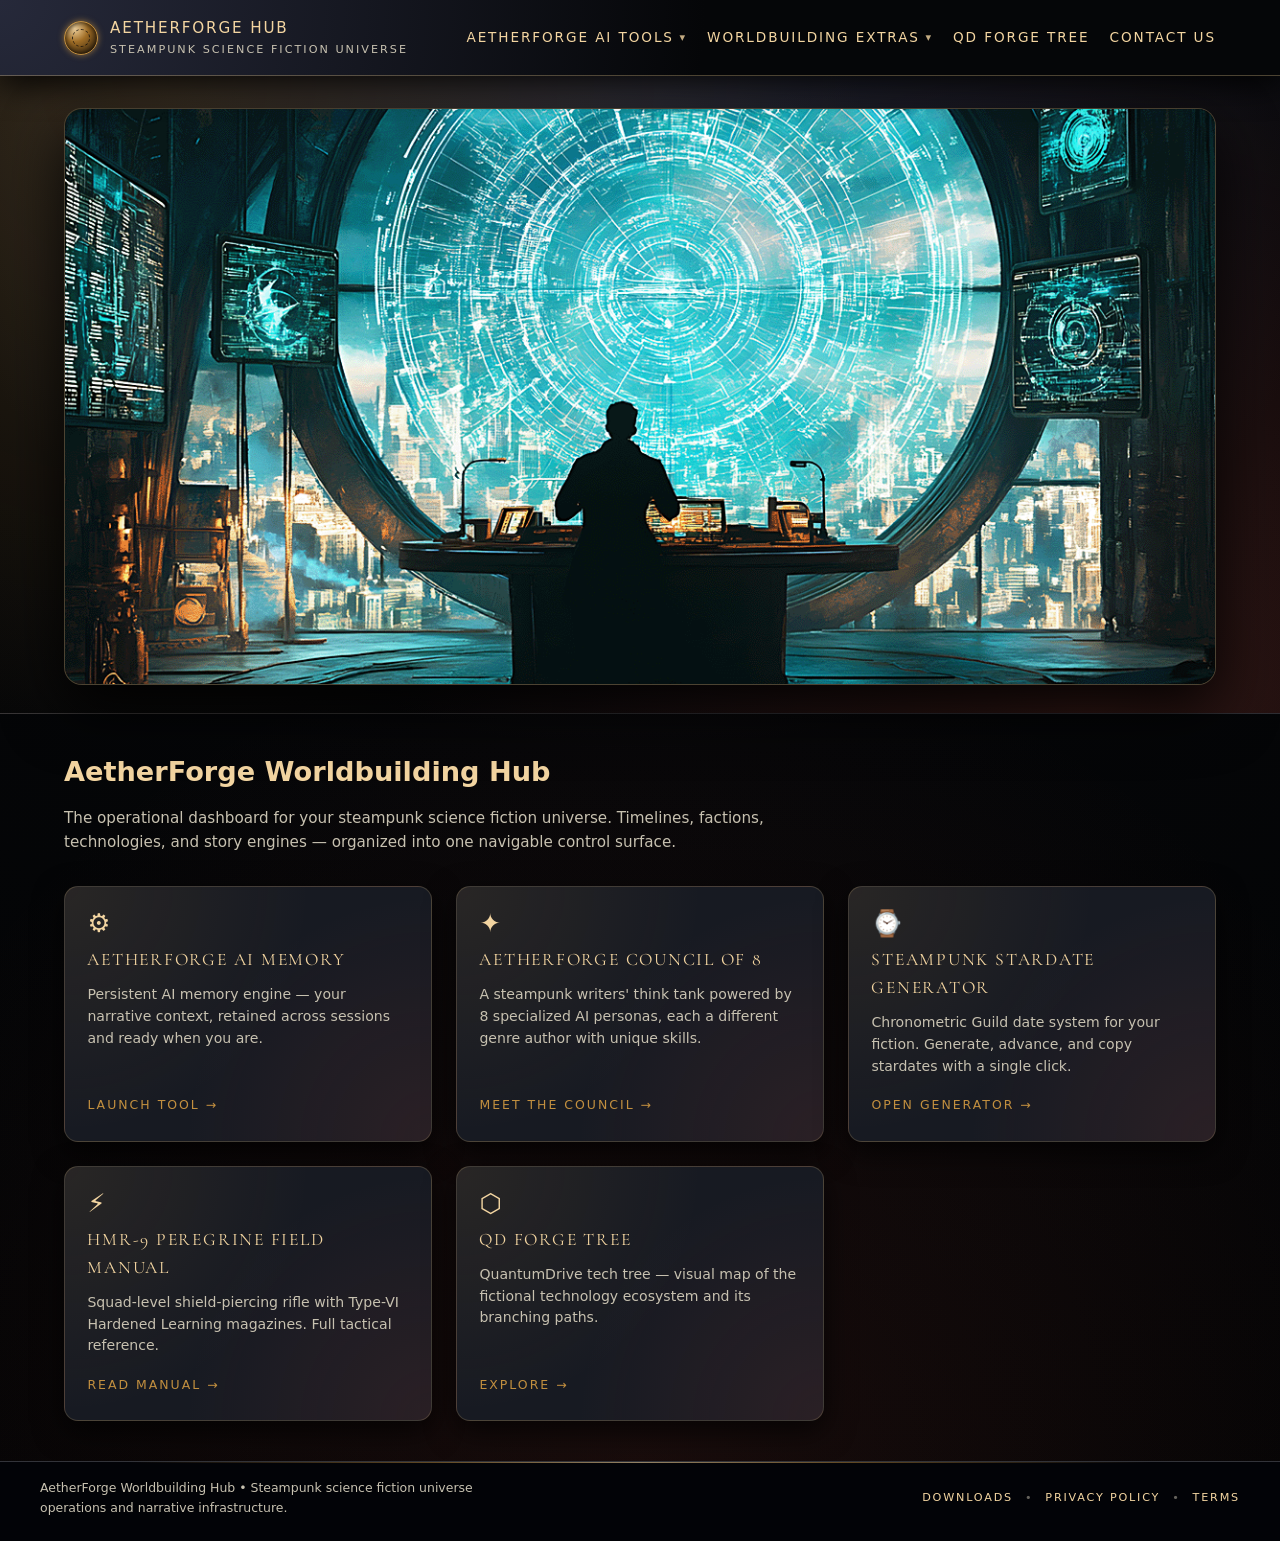
==== commit 635c4087: "Reorganize nav, premium CSS upgrade, homepage refresh, add recallos - Restructured navigation across" ====
--- a/index.html
+++ b/index.html
@@ -7,7 +7,7 @@
   <meta name="description"
         content="AetherForge Worldbuilding Hub for a steampunk science fiction universe: worldbuilding notes, tools, and narrative infrastructure.">
   <meta name="theme-color" content="#050608">
-  <link rel="stylesheet" href="site.css">
+  <link rel="stylesheet" href="assets/css/site.css">
 </head>
 <body>
   <header>
@@ -20,7 +20,6 @@
         </div>
       </a>
 
-      <!-- Responsive menu bar -->
       <nav class="main-nav" aria-label="Main navigation">
         <input type="checkbox" id="nav-toggle" class="nav-toggle" aria-label="Toggle navigation menu">
         <label for="nav-toggle" class="nav-toggle-label">
@@ -30,52 +29,28 @@
         </label>
 
         <ul class="nav-list">
-          <!-- AetherForge Tools -->
           <li class="nav-item dropdown">
-            <a href="#" class="nav-link">
-              AetherForge Tools
-              <span class="caret">▾</span>
-            </a>
+            <a href="#" class="nav-link">Aetherforge AI Tools <span class="caret">&#9662;</span></a>
             <ul class="dropdown-menu">
-              <li>
-                <a href="aetherforge_council_of_8.html">
-                  AetherForge Council of 8
-                </a>
-              </li>
-              <li>
-                <a href="steampunk_stardate_calculator.html">
-                  Steampunk Stardate Generator
-                </a>
-              </li>
+              <li><a href="https://quantumstoryforge.io/recallos/" target="_blank" rel="noopener noreferrer">Aetherforge AI Memory</a></li>
+              <li><a href="aetherforge_council_of_8.html">Aetherforge Council of 8</a></li>
             </ul>
           </li>
-
-          <!-- WorldBuilding Extras -->
           <li class="nav-item dropdown">
-            <a href="#" class="nav-link">
-              WorldBuilding Extras
-              <span class="caret">▾</span>
-            </a>
+            <a href="#" class="nav-link">Worldbuilding Extras <span class="caret">&#9662;</span></a>
             <ul class="dropdown-menu">
-              <li>
-                <a href="peregrine_plasma_rifle.html">
-                  HMR-9 "Peregrine" Field Manual
-                </a>
-              </li>
-              <li>
-                <a href="https://qdls.io/" target="_blank" rel="noopener noreferrer">
-                  QuantumDrive Forge Tree
-                </a>
-              </li>
+              <li><a href="steampunk_stardate_calculator.html">Steampunk Stardate Generator</a></li>
+              <li><a href="peregrine_plasma_rifle.html">HMR-9 Peregrine Field Manual</a></li>
             </ul>
           </li>
-
+          <li class="nav-item">
+            <a href="https://qdls.io/" class="nav-link" target="_blank" rel="noopener noreferrer">QD Forge Tree</a>
+          </li>
           <li class="nav-item">
             <a href="contact.html" class="nav-link">Contact Us</a>
           </li>
         </ul>
       </nav>
-      <!-- End menu bar -->
     </div>
   </header>
 
@@ -99,33 +74,57 @@
     <section id="worldbuilding-hub">
       <h2>AetherForge Worldbuilding Hub</h2>
       <p>
-        This hub serves as the primary staging area for your steampunk science fiction universe.
-        It’s where timelines, factions, technologies, and story engines are organized into a single,
-        navigable control surface you can keep open while you write, sketch, or plan.
+        The operational dashboard for your steampunk science fiction universe.
+        Timelines, factions, technologies, and story engines &mdash; organized into one
+        navigable control surface.
       </p>
 
-      <h3>Universe Operations Layer</h3>
-      <p>
-        Instead of burying key information across scattered notebooks and files, the AetherForge Hub
-        centralizes the spine of your world: major eras, anchor locations, signature technologies,
-        and recurring character threads. You can link out to deep-dive documents, calculators, and
-        tactical tools while this page remains the high-level dashboard.
-      </p>
+      <div class="feature-cards">
+        <a href="https://quantumstoryforge.io/recallos/" target="_blank" rel="noopener noreferrer" class="feature-card">
+          <div class="feature-card-icon">⚙</div>
+          <div class="feature-card-title">Aetherforge AI Memory</div>
+          <div class="feature-card-desc">
+            Persistent AI memory engine &mdash; your narrative context, retained across sessions and ready when you are.
+          </div>
+          <div class="feature-card-arrow">Launch Tool &rarr;</div>
+        </a>
 
-      <h3>Tools, Docs, and External Systems</h3>
-      <p>
-        Use this page to link directly into supporting modules such as the AetherForge Council of 8,
-        specialized calculators, starship or weapon manuals, and any other narrative infrastructure
-        you are building. Each linked tool can live on its own dedicated page while the Hub ties them
-        into a coherent operational map.
-      </p>
+        <a href="aetherforge_council_of_8.html" class="feature-card">
+          <div class="feature-card-icon">✦</div>
+          <div class="feature-card-title">Aetherforge Council of 8</div>
+          <div class="feature-card-desc">
+            A steampunk writers' think tank powered by 8 specialized AI personas, each a different genre author with unique skills.
+          </div>
+          <div class="feature-card-arrow">Meet the Council &rarr;</div>
+        </a>
 
-      <h3>Designed for Long-Arc Projects</h3>
-      <p>
-        The styling, color palette, and layout are tuned for long-form reading sessions and frequent
-        reference checks. Dark backgrounds, brass-and-amber accents, and subtle gradients echo the
-        steampunk tone without sacrificing clarity or readability on modern displays.
-      </p>
+        <a href="steampunk_stardate_calculator.html" class="feature-card">
+          <div class="feature-card-icon">⌚</div>
+          <div class="feature-card-title">Steampunk Stardate Generator</div>
+          <div class="feature-card-desc">
+            Chronometric Guild date system for your fiction. Generate, advance, and copy stardates with a single click.
+          </div>
+          <div class="feature-card-arrow">Open Generator &rarr;</div>
+        </a>
+
+        <a href="peregrine_plasma_rifle.html" class="feature-card">
+          <div class="feature-card-icon">⚡</div>
+          <div class="feature-card-title">HMR-9 Peregrine Field Manual</div>
+          <div class="feature-card-desc">
+            Squad-level shield-piercing rifle with Type-VI Hardened Learning magazines. Full tactical reference.
+          </div>
+          <div class="feature-card-arrow">Read Manual &rarr;</div>
+        </a>
+
+        <a href="https://qdls.io/" target="_blank" rel="noopener noreferrer" class="feature-card">
+          <div class="feature-card-icon">⬡</div>
+          <div class="feature-card-title">QD Forge Tree</div>
+          <div class="feature-card-desc">
+            QuantumDrive tech tree &mdash; visual map of the fictional technology ecosystem and its branching paths.
+          </div>
+          <div class="feature-card-arrow">Explore &rarr;</div>
+        </a>
+      </div>
     </section>
   </main>
 
--- a/assets/css/site.css
+++ b/assets/css/site.css
@@ -0,0 +1,1853 @@
+/* ============================================================
+   SITE.CSS — AetherForge Worldbuilding Hub
+   Unified stylesheet for quantumstoryforge.io
+   ============================================================ */
+
+/* Google Fonts — Cormorant Garamond for display headings */
+@import url('https://fonts.googleapis.com/css2?family=Cormorant+Garamond:ital,wght@0,400;0,600;0,700;1,400&display=swap');
+
+/* ============================================================
+   1. ROOT VARIABLES
+   ============================================================ */
+:root {
+  /* Core theme */
+  --bg-main: #050608;
+  --bg-alt: #0d1015;
+  --panel: #171a22;
+  --accent: #c28f3f;
+  --accent-soft: #f3d5a1;
+  --accent-red: #b84b3c;
+  --text-main: #f5f2e9;
+  --text-muted: #c7c1b0;
+  --border-soft: rgba(242, 209, 145, 0.3);
+  --header-height: 84px;
+
+  /* Extended palette (tool pages) */
+  --bg-panel: #151317;
+  --bg-panel-alt: #1c181f;
+  --accent-brass: var(--accent);
+  --accent-brass-soft: #a4762d;
+  --accent-amber: #e0a63e;
+  --accent-green: #3ba464;
+  --shadow-soft: 0 0 20px rgba(0, 0, 0, 0.8);
+
+  /* Type stacks */
+  --body-font: system-ui, -apple-system, BlinkMacSystemFont, "Segoe UI", sans-serif;
+  --display-font: "Cormorant Garamond", "Cinzel", "Georgia", serif;
+  --mono: "Fira Mono", "Consolas", "Courier New", monospace;
+}
+
+/* ============================================================
+   2. RESET & BASE
+   ============================================================ */
+*,
+*::before,
+*::after {
+  box-sizing: border-box;
+  margin: 0;
+  padding: 0;
+}
+
+html,
+body {
+  width: 100%;
+  overflow-x: hidden;
+}
+
+body {
+  font-family: var(--body-font);
+  background: radial-gradient(circle at top, #26293a 0, #050608 45%, #020304 100%);
+  color: var(--text-main);
+  line-height: 1.6;
+  padding-top: var(--header-height);
+}
+
+a {
+  color: var(--accent-soft);
+  text-decoration: none;
+}
+
+a:hover,
+a:focus-visible {
+  text-decoration: underline;
+}
+
+img {
+  max-width: 100%;
+  height: auto;
+  display: block;
+}
+
+/* Custom selection highlight */
+::selection {
+  background: rgba(194, 143, 63, 0.35);
+  color: #f5f2e9;
+}
+
+::-moz-selection {
+  background: rgba(194, 143, 63, 0.35);
+  color: #f5f2e9;
+}
+
+/* Themed scrollbar */
+::-webkit-scrollbar {
+  width: 10px;
+}
+
+::-webkit-scrollbar-track {
+  background: #0a0b10;
+}
+
+::-webkit-scrollbar-thumb {
+  background: linear-gradient(180deg, #c28f3f 0%, #6b4f1f 100%);
+  border-radius: 6px;
+  border: 2px solid #0a0b10;
+}
+
+::-webkit-scrollbar-thumb:hover {
+  background: linear-gradient(180deg, #f3d5a1 0%, #c28f3f 100%);
+}
+
+/* Firefox scrollbar */
+html {
+  scrollbar-color: #7a5a24 #0a0b10;
+  scrollbar-width: thin;
+}
+
+/* ============================================================
+   3. SITE HEADER & NAVIGATION
+   ============================================================ */
+header {
+  border-bottom: 1px solid var(--border-soft);
+  background: radial-gradient(circle at top left, #26293a 0, #050608 55%);
+  box-shadow: 0 10px 30px rgba(0, 0, 0, 0.8);
+  position: fixed;
+  top: 0;
+  left: 0;
+  right: 0;
+  width: 100%;
+  z-index: 9999;
+  isolation: isolate;
+}
+
+.shell {
+  max-width: 1200px;
+  margin: 0 auto;
+  padding: 1rem 1.5rem;
+}
+
+.top-bar {
+  display: flex;
+  align-items: center;
+  justify-content: space-between;
+  gap: 1rem;
+}
+
+.brand {
+  display: flex;
+  align-items: center;
+  gap: 0.75rem;
+  min-width: 0;
+  text-decoration: none;
+}
+
+.brand:hover,
+.brand:focus-visible {
+  text-decoration: none;
+}
+
+.brand-icon {
+  width: 34px;
+  height: 34px;
+  border-radius: 999px;
+  border: 1px solid var(--accent);
+  box-shadow:
+    0 0 6px rgba(194, 143, 63, 0.7),
+    inset 0 0 6px rgba(0, 0, 0, 0.9);
+  position: relative;
+  background: radial-gradient(circle at 30% 20%, #f3d5a1 0, #a06d25 40%, #1c140a 100%);
+  flex-shrink: 0;
+}
+
+.brand-icon::after {
+  content: "";
+  position: absolute;
+  inset: 7px;
+  border-radius: 999px;
+  border: 1px dashed rgba(9, 9, 11, 0.8);
+}
+
+.brand-text {
+  display: flex;
+  flex-direction: column;
+  gap: 0.05rem;
+  min-width: 0;
+}
+
+.brand-name {
+  font-size: 0.95rem;
+  letter-spacing: 0.12em;
+  text-transform: uppercase;
+  color: var(--accent-soft);
+  white-space: nowrap;
+}
+
+.brand-sub {
+  font-size: 0.7rem;
+  letter-spacing: 0.18em;
+  text-transform: uppercase;
+  color: var(--text-muted);
+  white-space: nowrap;
+}
+
+/* Main nav ---------------------------------------------------- */
+.main-nav {
+  display: flex;
+  align-items: center;
+  justify-content: flex-end;
+  position: relative;
+  max-width: 100%;
+}
+
+.nav-toggle {
+  display: none;
+}
+
+.nav-toggle-label {
+  display: none;
+  cursor: pointer;
+  width: 30px;
+  height: 22px;
+  position: relative;
+  flex-shrink: 0;
+}
+
+.nav-toggle-label span {
+  position: absolute;
+  left: 0;
+  width: 100%;
+  height: 2px;
+  border-radius: 999px;
+  background: var(--accent-soft);
+  transition: transform 0.25s ease, opacity 0.2s ease, top 0.25s ease, bottom 0.25s ease;
+}
+
+.nav-toggle-label span:nth-child(1) { top: 0; }
+.nav-toggle-label span:nth-child(2) { top: 50%; transform: translateY(-50%); }
+.nav-toggle-label span:nth-child(3) { bottom: 0; }
+
+.nav-toggle:checked + .nav-toggle-label span:nth-child(1) {
+  top: 50%;
+  transform: translateY(-50%) rotate(45deg);
+}
+
+.nav-toggle:checked + .nav-toggle-label span:nth-child(2) {
+  opacity: 0;
+}
+
+.nav-toggle:checked + .nav-toggle-label span:nth-child(3) {
+  bottom: 50%;
+  transform: translateY(50%) rotate(-45deg);
+}
+
+.nav-list {
+  list-style: none;
+  display: flex;
+  align-items: center;
+  gap: 1.25rem;
+  margin-left: 1rem;
+  max-width: 100%;
+}
+
+.nav-item {
+  position: relative;
+  font-size: 0.85rem;
+  text-transform: uppercase;
+  letter-spacing: 0.14em;
+  white-space: nowrap;
+}
+
+.nav-link {
+  display: inline-flex;
+  align-items: center;
+  gap: 0.35rem;
+  padding: 0.2rem 0;
+  color: var(--accent-soft);
+  text-decoration: none;
+  position: relative;
+  transition: color 0.25s ease;
+}
+
+.nav-link::after {
+  content: "";
+  position: absolute;
+  left: 0;
+  bottom: -3px;
+  width: 0;
+  height: 1.5px;
+  background: linear-gradient(90deg, var(--accent), var(--accent-soft));
+  border-radius: 2px;
+  transition: width 0.3s ease;
+}
+
+.nav-link:hover::after,
+.nav-link:focus-visible::after {
+  width: 100%;
+}
+
+.nav-link:hover,
+.nav-link:focus-visible {
+  color: #fff;
+  text-decoration: none;
+}
+
+.nav-link .caret {
+  font-size: 0.7rem;
+  opacity: 0.8;
+  transition: transform 0.25s ease;
+}
+
+.nav-item.dropdown:hover .nav-link .caret {
+  transform: rotate(180deg);
+}
+
+/* Dropdown (desktop) */
+.dropdown-menu {
+  position: absolute;
+  right: 0;
+  top: calc(100% + 0.3rem);
+  min-width: 220px;
+  list-style: none;
+  padding: 0.5rem 0.7rem;
+  border-radius: 12px;
+  border: 1px solid var(--border-soft);
+  background: radial-gradient(circle at top, #23242f 0, #050608 80%);
+  backdrop-filter: blur(16px) saturate(1.4);
+  -webkit-backdrop-filter: blur(16px) saturate(1.4);
+  box-shadow:
+    0 18px 45px rgba(0, 0, 0, 0.9),
+    0 0 1px rgba(194, 143, 63, 0.3);
+  opacity: 0;
+  visibility: hidden;
+  transform: translateY(-8px);
+  transition: opacity 0.25s ease, transform 0.25s ease, visibility 0.25s ease;
+  z-index: 10000;
+  max-width: 100vw;
+}
+
+.dropdown-menu li {
+  margin: 4px 0;
+}
+
+.dropdown-menu a {
+  display: block;
+  padding: 0.4rem 0.75rem;
+  font-size: 0.8rem;
+  color: var(--text-main);
+  white-space: normal;
+  border-radius: 6px;
+  transition: background 0.2s ease, color 0.2s ease, padding-left 0.2s ease;
+}
+
+.dropdown-menu a:hover,
+.dropdown-menu a:focus-visible {
+  background: rgba(194, 143, 63, 0.12);
+  color: var(--accent-soft);
+  padding-left: 1rem;
+  text-decoration: none;
+}
+
+.nav-item.dropdown:hover .dropdown-menu,
+.nav-item.dropdown:focus-within .dropdown-menu {
+  opacity: 1;
+  visibility: visible;
+  transform: translateY(0);
+}
+
+/* ============================================================
+   4. HERO — FULL-WIDTH BANNER (index, council)
+   ============================================================ */
+.hero {
+  border-bottom: 1px solid rgba(63, 63, 70, 0.7);
+  background:
+    radial-gradient(circle at 12% 0, rgba(194, 143, 63, 0.23) 0, transparent 55%),
+    radial-gradient(circle at 85% 100%, rgba(184, 75, 60, 0.25) 0, transparent 55%);
+}
+
+.hero-inner {
+  max-width: 1200px;
+  margin: 0 auto;
+  padding: 2rem 1.5rem 1.75rem;
+  display: flex;
+  justify-content: center;
+  align-items: center;
+}
+
+.hero-banner-frame {
+  width: 100%;
+  max-width: 1200px;
+  border-radius: 18px;
+  border: 1px solid rgba(242, 209, 145, 0.3);
+  overflow: hidden;
+  box-shadow:
+    0 24px 60px rgba(0, 0, 0, 0.9),
+    inset 0 0 0 1px rgba(0, 0, 0, 0.8);
+  background: #050608;
+  position: relative;
+}
+
+.hero-banner-frame::before {
+  content: "";
+  position: absolute;
+  inset: -1px;
+  border-radius: inherit;
+  background: linear-gradient(
+    135deg,
+    rgba(194, 143, 63, 0.5) 0%,
+    transparent 30%,
+    transparent 70%,
+    rgba(194, 143, 63, 0.3) 100%
+  );
+  background-size: 200% 200%;
+  animation: heroShimmer 6s ease-in-out infinite;
+  pointer-events: none;
+  z-index: 1;
+  mask: linear-gradient(#fff 0 0) content-box, linear-gradient(#fff 0 0);
+  -webkit-mask: linear-gradient(#fff 0 0) content-box, linear-gradient(#fff 0 0);
+  mask-composite: exclude;
+  -webkit-mask-composite: xor;
+  padding: 1px;
+}
+
+@keyframes heroShimmer {
+  0%, 100% { background-position: 0% 50%; }
+  50% { background-position: 100% 50%; }
+}
+
+.hero-banner-image {
+  display: block;
+  width: 100%;
+  height: auto;
+  aspect-ratio: 1200 / 600;
+  object-fit: cover;
+  transition: transform 0.6s ease;
+}
+
+.hero-banner-frame:hover .hero-banner-image {
+  transform: scale(1.015);
+}
+
+/* ============================================================
+   5. PAGE HERO — CARD WITH OVERLAY (peregrine, stardate)
+   ============================================================ */
+.page-hero {
+  margin: 2rem auto;
+  max-width: 1200px;
+  border-radius: 16px;
+  overflow: hidden;
+  border: 1px solid var(--border-soft);
+  box-shadow: var(--shadow-soft);
+  position: relative;
+  background: radial-gradient(circle at top, #2b2227 0, #050307 70%);
+}
+
+.page-hero .hero-media {
+  position: relative;
+  width: 100%;
+}
+
+.page-hero .hero-media::before {
+  content: "";
+  display: block;
+  padding-top: 50%; /* 1200x600 = 2:1 */
+}
+
+.page-hero .hero-media img {
+  position: absolute;
+  inset: 0;
+  width: 100%;
+  height: 100%;
+  object-fit: cover;
+  display: block;
+}
+
+.page-hero .hero-overlay {
+  position: absolute;
+  inset: auto 0 0 0;
+  padding: 1.1rem 1.5rem;
+  background: linear-gradient(to top, rgba(0, 0, 0, 0.78), rgba(0, 0, 0, 0.4), transparent);
+  display: flex;
+  flex-direction: column;
+  gap: 0.25rem;
+}
+
+.hero-kicker {
+  font-size: 0.72rem;
+  letter-spacing: 0.22em;
+  text-transform: uppercase;
+  color: var(--accent-brass-soft);
+  opacity: 0.9;
+}
+
+.hero-title {
+  font-family: var(--display-font);
+  font-size: 1.5rem;
+  letter-spacing: 0.12em;
+  text-transform: uppercase;
+  color: #f8ecd4;
+}
+
+.hero-subtitle {
+  font-size: 0.85rem;
+  color: var(--text-muted);
+  max-width: 480px;
+}
+
+/* ============================================================
+   6. GENERIC CONTENT
+   ============================================================ */
+main {
+  background: radial-gradient(circle at bottom, rgba(184, 75, 60, 0.12) 0, transparent 55%);
+}
+
+/* Index hub section */
+#worldbuilding-hub {
+  max-width: 1200px;
+  margin: 0 auto;
+  padding: 2.25rem 1.5rem 2.5rem;
+}
+
+#worldbuilding-hub h2 {
+  font-size: 1.7rem;
+  margin-bottom: 0.75rem;
+  color: var(--accent-soft);
+}
+
+#worldbuilding-hub h3 {
+  font-size: 1.1rem;
+  margin-top: 1.4rem;
+  margin-bottom: 0.5rem;
+  color: var(--accent-soft);
+  letter-spacing: 0.12em;
+  text-transform: uppercase;
+}
+
+#worldbuilding-hub p {
+  max-width: 46rem;
+  font-size: 0.95rem;
+  color: var(--text-muted);
+  margin-bottom: 0.7rem;
+}
+
+/* Feature cards grid (homepage dashboard) */
+.feature-cards {
+  display: grid;
+  grid-template-columns: repeat(auto-fit, minmax(280px, 1fr));
+  gap: 1.5rem;
+  margin-top: 2rem;
+}
+
+.feature-card {
+  background:
+    radial-gradient(circle at 0 0, rgba(194, 143, 63, 0.1), transparent 55%),
+    radial-gradient(circle at 100% 100%, rgba(184, 75, 60, 0.12), transparent 55%),
+    var(--panel);
+  border-radius: 14px;
+  border: 1px solid rgba(242, 209, 145, 0.18);
+  padding: 1.5rem 1.4rem 1.6rem;
+  text-decoration: none;
+  display: flex;
+  flex-direction: column;
+  gap: 0.6rem;
+  position: relative;
+  overflow: hidden;
+  box-shadow: 0 10px 30px rgba(0, 0, 0, 0.7);
+  transition:
+    transform 0.25s ease,
+    box-shadow 0.25s ease,
+    border-color 0.25s ease;
+}
+
+.feature-card::before {
+  content: "";
+  position: absolute;
+  top: 0;
+  left: 0;
+  right: 0;
+  height: 2px;
+  background: linear-gradient(
+    90deg,
+    transparent,
+    rgba(194, 143, 63, 0.5) 30%,
+    rgba(243, 213, 161, 0.6) 50%,
+    rgba(194, 143, 63, 0.5) 70%,
+    transparent
+  );
+  opacity: 0;
+  transition: opacity 0.3s ease;
+}
+
+.feature-card:hover,
+.feature-card:focus-visible {
+  transform: translateY(-4px);
+  box-shadow:
+    0 16px 40px rgba(0, 0, 0, 0.9),
+    0 0 20px rgba(194, 143, 63, 0.2);
+  border-color: rgba(242, 209, 145, 0.45);
+  text-decoration: none;
+}
+
+.feature-card:hover::before,
+.feature-card:focus-visible::before {
+  opacity: 1;
+}
+
+.feature-card-icon {
+  font-size: 1.6rem;
+  line-height: 1;
+}
+
+.feature-card-title {
+  font-family: var(--display-font);
+  font-size: 1.1rem;
+  letter-spacing: 0.1em;
+  text-transform: uppercase;
+  color: var(--accent-soft);
+}
+
+.feature-card-desc {
+  font-size: 0.88rem;
+  color: var(--text-muted);
+  line-height: 1.55;
+}
+
+.feature-card-arrow {
+  font-size: 0.78rem;
+  letter-spacing: 0.16em;
+  text-transform: uppercase;
+  color: var(--accent);
+  margin-top: auto;
+  padding-top: 0.5rem;
+  transition: letter-spacing 0.25s ease;
+}
+
+.feature-card:hover .feature-card-arrow {
+  letter-spacing: 0.24em;
+}
+
+@media (max-width: 640px) {
+  .feature-cards {
+    grid-template-columns: 1fr;
+    gap: 1.2rem;
+  }
+}
+
+/* ============================================================
+   7. FOOTER
+   ============================================================ */
+footer {
+  border-top: 1px solid rgba(63, 63, 70, 0.8);
+  background: #020307;
+  color: var(--text-muted);
+  padding: 1rem 1.5rem 1.4rem;
+  font-size: 0.78rem;
+  position: relative;
+}
+
+footer::before {
+  content: "";
+  position: absolute;
+  top: 0;
+  left: 10%;
+  right: 10%;
+  height: 1px;
+  background: linear-gradient(
+    90deg,
+    transparent,
+    rgba(194, 143, 63, 0.5) 30%,
+    rgba(243, 213, 161, 0.6) 50%,
+    rgba(194, 143, 63, 0.5) 70%,
+    transparent
+  );
+  pointer-events: none;
+}
+
+.footer-inner {
+  max-width: 1200px;
+  margin: 0 auto;
+  display: flex;
+  flex-wrap: wrap;
+  justify-content: space-between;
+  align-items: center;
+  gap: 0.75rem;
+}
+
+.footer-copy {
+  max-width: 60ch;
+}
+
+.footer-links {
+  display: flex;
+  flex-wrap: wrap;
+  align-items: center;
+  gap: 0.75rem;
+  text-transform: uppercase;
+  letter-spacing: 0.16em;
+  font-size: 0.7rem;
+}
+
+.footer-links a {
+  color: var(--accent-soft);
+  text-decoration: none;
+  position: relative;
+  padding-bottom: 1px;
+}
+
+.footer-links a::after {
+  content: "";
+  position: absolute;
+  left: 0;
+  bottom: 0;
+  width: 0;
+  height: 1px;
+  background: var(--accent-soft);
+  transition: width 0.2s ease;
+}
+
+.footer-links a:hover::after,
+.footer-links a:focus-visible::after {
+  width: 100%;
+}
+
+.footer-sep {
+  opacity: 0.5;
+}
+
+/* ============================================================
+   8. BASE RESPONSIVE
+   ============================================================ */
+@media (max-width: 960px) {
+  .hero-inner {
+    padding: 1.8rem 1.3rem 1.8rem;
+  }
+  #worldbuilding-hub {
+    padding: 2rem 1.3rem 2.3rem;
+  }
+}
+
+@media (max-width: 768px) {
+  .top-bar {
+    align-items: flex-start;
+  }
+
+  .main-nav {
+    flex-direction: column;
+    align-items: flex-end;
+    width: 100%;
+    max-width: 100%;
+  }
+
+  .nav-toggle-label {
+    display: flex;
+    flex-direction: column;
+    justify-content: space-between;
+  }
+
+  .nav-list {
+    display: none;
+    flex-direction: column;
+    align-items: stretch;
+    gap: 0.35rem;
+    margin-left: 0;
+    margin-top: 0.6rem;
+    width: 100%;
+    background: rgba(5, 6, 8, 0.98);
+    border-radius: 10px;
+    padding: 0.7rem 1rem;
+    box-shadow: 0 18px 45px rgba(0, 0, 0, 0.9);
+  }
+
+  .nav-toggle:checked ~ .nav-list {
+    display: flex;
+  }
+
+  .nav-item {
+    width: 100%;
+    text-align: left;
+    white-space: normal;
+  }
+
+  .nav-link {
+    justify-content: space-between;
+    width: 100%;
+  }
+
+  .dropdown-menu {
+    position: static;
+    margin-top: 0.25rem;
+    transform: none;
+    opacity: 1;
+    visibility: visible;
+    box-shadow: none;
+    background: transparent;
+    border-radius: 8px;
+    border: none;
+    width: 100%;
+    min-width: 0;
+    padding: 0.1rem 0 0.25rem;
+  }
+
+  .dropdown-menu a {
+    display: block;
+    padding: 0.2rem 0.2rem 0.2rem 0.4rem;
+    white-space: normal;
+  }
+
+  .footer-inner {
+    align-items: flex-start;
+    flex-direction: column;
+  }
+
+  header,
+  .shell,
+  .top-bar,
+  .main-nav,
+  .nav-list {
+    max-width: 100%;
+    overflow-x: hidden;
+  }
+}
+
+@media (max-width: 640px) {
+  .shell,
+  footer {
+    padding-inline: 1.1rem;
+  }
+  .hero-inner {
+    padding: 1.5rem 1.1rem 1.6rem;
+  }
+  #worldbuilding-hub {
+    padding-inline: 1.1rem;
+  }
+}
+
+/* Page hero small-screen tweaks */
+@media (max-width: 600px) {
+  .page-hero .hero-overlay {
+    padding: 0.85rem 0.95rem;
+  }
+  .hero-title {
+    font-size: 1.25rem;
+  }
+  .hero-subtitle {
+    font-size: 0.8rem;
+  }
+}
+
+/* Mobile touch-target & readability improvements */
+@media (max-width: 480px) {
+  .nav-link {
+    padding: 0.5rem 0;
+    min-height: 44px;
+  }
+  .dropdown-menu a {
+    padding: 0.45rem 0.4rem;
+    min-height: 44px;
+    display: flex;
+    align-items: center;
+  }
+  .btn {
+    padding: 0.7rem 1rem;
+    min-height: 44px;
+    width: 100%;
+    text-align: center;
+  }
+  .tab-btn {
+    padding: 0.7rem 0.8rem;
+    min-height: 44px;
+    flex: 1 1 0;
+    text-align: center;
+  }
+  .page {
+    padding: 1.5rem 1rem 2.5rem;
+  }
+  .panel {
+    padding: 1.25rem 1rem 1.5rem;
+  }
+  .footer-links {
+    gap: 1rem;
+  }
+  .footer-links a {
+    min-height: 44px;
+    display: inline-flex;
+    align-items: center;
+  }
+}
+
+/* ============================================================
+   9. COUNCIL OF 8 PAGE
+   ============================================================ */
+#aetherforge-council-of-8 {
+  max-width: 1200px;
+  margin: 0 auto;
+  padding: 2.25rem 1.5rem 2.5rem;
+}
+
+#aetherforge-council-of-8 h2 {
+  font-size: 1.7rem;
+  margin-bottom: 0.75rem;
+  color: var(--accent-soft);
+}
+
+#aetherforge-council-of-8 h3 {
+  font-size: 1.1rem;
+  margin-top: 1.4rem;
+  margin-bottom: 0.5rem;
+  color: var(--accent-soft);
+  letter-spacing: 0.12em;
+  text-transform: uppercase;
+}
+
+#aetherforge-council-of-8 p {
+  max-width: 46rem;
+  font-size: 0.95rem;
+  color: var(--text-muted);
+  margin-bottom: 0.7rem;
+}
+
+.council-layout {
+  display: grid;
+  grid-template-columns: minmax(0, 3fr) minmax(0, 2fr);
+  gap: 2.5rem;
+  align-items: flex-start;
+}
+
+.council-copy h2 {
+  font-size: 1.5rem;
+  margin-bottom: 1rem;
+  color: var(--accent-soft);
+}
+
+.council-copy h3 {
+  margin-top: 1.6rem;
+  margin-bottom: 0.6rem;
+  font-size: 1rem;
+  letter-spacing: 0.06em;
+  text-transform: uppercase;
+  color: var(--accent);
+}
+
+.council-copy p {
+  margin-bottom: 0.9rem;
+}
+
+.council-portraits h3 {
+  font-size: 0.95rem;
+  letter-spacing: 0.18em;
+  text-transform: uppercase;
+  color: var(--accent-soft);
+  margin-bottom: 1.2rem;
+  text-align: center;
+}
+
+.council-grid {
+  display: grid;
+  grid-template-columns: repeat(2, minmax(0, 1fr));
+  gap: 1.3rem 1.1rem;
+}
+
+.council-card {
+  background:
+    radial-gradient(circle at 0 0, rgba(194, 143, 63, 0.15), transparent 55%),
+    radial-gradient(circle at 100% 100%, rgba(184, 75, 60, 0.18), transparent 55%),
+    var(--panel);
+  border-radius: 0.9rem;
+  border: 1px solid rgba(242, 209, 145, 0.24);
+  padding: 0.8rem 0.8rem 0.9rem;
+  text-align: center;
+  box-shadow: 0 14px 30px rgba(0, 0, 0, 0.9);
+  position: relative;
+  overflow: hidden;
+  transition:
+    transform 170ms ease-out,
+    box-shadow 170ms ease-out,
+    border-color 170ms ease-out,
+    background 170ms ease-out;
+  cursor: pointer;
+}
+
+.council-image-placeholder {
+  width: 100%;
+  height: auto;
+  border-radius: 0.7rem;
+  border: 1px solid rgba(242, 209, 145, 0.35);
+  box-shadow:
+    0 10px 26px rgba(0, 0, 0, 0.9),
+    0 0 0 1px rgba(0, 0, 0, 0.55) inset;
+  display: block;
+  object-fit: cover;
+  filter: grayscale(0.25);
+  transform: translateY(0);
+  transition:
+    transform 180ms ease-out,
+    box-shadow 180ms ease-out,
+    filter 180ms ease-out,
+    border-color 180ms ease-out;
+}
+
+.council-name {
+  margin-top: 0.6rem;
+  display: flex;
+  flex-direction: column;
+  align-items: center;
+  gap: 0.18rem;
+  text-align: center;
+  transition:
+    color 160ms ease-out,
+    letter-spacing 160ms ease-out;
+  width: 100%;
+  max-width: 100%;
+  padding-inline: 0.25rem;
+  box-sizing: border-box;
+}
+
+.council-name-main {
+  font-size: 0.8rem;
+  letter-spacing: 0.16em;
+  text-transform: uppercase;
+  color: var(--text-muted);
+  display: block;
+  width: 100%;
+  max-width: 100%;
+  white-space: nowrap;
+  overflow: hidden;
+  text-overflow: ellipsis;
+}
+
+.council-name-main--long {
+  font-size: 0.75rem;
+  letter-spacing: 0.12em;
+}
+
+.council-name-role {
+  font-size: 0.7rem;
+  letter-spacing: 0.15em;
+  text-transform: uppercase;
+  color: rgba(243, 213, 161, 0.75);
+  opacity: 0.9;
+}
+
+.council-bio-link {
+  margin-top: 0.45rem;
+  display: inline-flex;
+  align-items: center;
+  gap: 0.25rem;
+  font-size: 0.72rem;
+  letter-spacing: 0.16em;
+  text-transform: uppercase;
+  text-decoration: none;
+  color: rgba(243, 213, 161, 0.85);
+  border-bottom: 1px dotted rgba(243, 213, 161, 0.4);
+  padding-bottom: 0.05rem;
+}
+
+.council-bio-link::after {
+  content: "\2197";
+  font-size: 0.78rem;
+  opacity: 0.9;
+}
+
+.council-bio-link:hover,
+.council-bio-link:focus-visible {
+  color: #ffffff;
+  border-bottom-color: rgba(243, 213, 161, 0.9);
+  text-decoration: none;
+}
+
+.council-card:hover,
+.council-card:focus-within {
+  transform: translateY(-3px);
+  box-shadow:
+    0 18px 40px rgba(0, 0, 0, 1),
+    0 0 24px rgba(194, 143, 63, 0.25);
+  border-color: rgba(242, 209, 145, 0.5);
+  background:
+    radial-gradient(circle at 0 0, rgba(194, 143, 63, 0.22), transparent 55%),
+    radial-gradient(circle at 100% 100%, rgba(184, 75, 60, 0.25), transparent 55%),
+    var(--panel);
+  backdrop-filter: blur(4px);
+  -webkit-backdrop-filter: blur(4px);
+}
+
+.council-card:hover .council-image-placeholder,
+.council-card:focus-within .council-image-placeholder {
+  transform: translateY(-4px) scale(1.03);
+  box-shadow:
+    0 16px 36px rgba(0, 0, 0, 1),
+    0 0 24px rgba(243, 213, 161, 0.7);
+  filter: grayscale(0);
+  border-color: rgba(243, 213, 161, 0.9);
+}
+
+.council-card:hover .council-name-main,
+.council-card:focus-within .council-name-main,
+.council-card:hover .council-name-role,
+.council-card:focus-within .council-name-role {
+  color: var(--accent-soft);
+}
+
+.council-card:hover .council-name-main,
+.council-card:focus-within .council-name-main {
+  letter-spacing: 0.2em;
+}
+
+/* Lightbox */
+.image-lightbox {
+  position: fixed;
+  inset: 0;
+  z-index: 99999;
+  display: none;
+  align-items: center;
+  justify-content: center;
+}
+
+.image-lightbox.is-visible {
+  display: flex;
+}
+
+.image-lightbox-backdrop {
+  position: absolute;
+  inset: 0;
+  background: radial-gradient(circle at top, rgba(15, 23, 42, 0.95), #020308);
+  opacity: 0.96;
+}
+
+.image-lightbox-content {
+  position: relative;
+  max-width: 96vw;
+  max-height: 90vh;
+  margin: 0;
+  padding: 0.75rem 0.75rem 1rem;
+  border-radius: 1rem;
+  border: 1px solid rgba(242, 209, 145, 0.4);
+  background:
+    radial-gradient(circle at 0 0, rgba(243, 213, 161, 0.25), transparent 60%),
+    radial-gradient(circle at 100% 100%, rgba(184, 75, 60, 0.3), transparent 60%),
+    #050608;
+  box-shadow:
+    0 24px 60px rgba(0, 0, 0, 0.95),
+    0 0 32px rgba(194, 143, 63, 0.8);
+  display: flex;
+  flex-direction: column;
+  align-items: center;
+  gap: 0.6rem;
+  box-sizing: border-box;
+}
+
+.image-lightbox-content img {
+  max-width: 100%;
+  max-height: 76vh;
+  border-radius: 0.75rem;
+  border: 1px solid rgba(242, 209, 145, 0.4);
+  box-shadow:
+    0 18px 50px rgba(0, 0, 0, 1),
+    0 0 24px rgba(243, 213, 161, 0.55);
+  display: block;
+}
+
+.image-lightbox-caption {
+  font-size: 0.8rem;
+  letter-spacing: 0.14em;
+  text-transform: uppercase;
+  color: var(--text-muted);
+  text-align: center;
+}
+
+.image-lightbox-close {
+  position: absolute;
+  top: 0.3rem;
+  right: 0.6rem;
+  border: none;
+  background: transparent;
+  color: var(--accent-soft);
+  font-size: 1.6rem;
+  cursor: pointer;
+  line-height: 1;
+}
+
+.image-lightbox-close:hover,
+.image-lightbox-close:focus-visible {
+  color: #ffffff;
+}
+
+/* Council responsive */
+@media (max-width: 960px) {
+  #aetherforge-council-of-8 {
+    padding: 1.8rem 1.3rem 2.2rem;
+  }
+  .council-layout {
+    grid-template-columns: minmax(0, 1.5fr) minmax(0, 1.2fr);
+    gap: 2rem;
+  }
+}
+
+@media (max-width: 768px) {
+  .council-layout {
+    grid-template-columns: minmax(0, 1fr);
+  }
+  .council-portraits {
+    margin-top: 1.5rem;
+  }
+  .council-grid {
+    grid-template-columns: repeat(2, minmax(0, 1fr));
+  }
+}
+
+@media (max-width: 640px) {
+  #aetherforge-council-of-8 {
+    padding-inline: 1.1rem;
+  }
+}
+
+@media (max-width: 520px) {
+  .council-grid {
+    grid-template-columns: minmax(0, 1fr);
+  }
+}
+
+/* ============================================================
+   10. TOOL PAGES — SHARED (peregrine, stardate)
+   ============================================================ */
+.page {
+  max-width: 1100px;
+  margin: 0 auto;
+  padding: 2.5rem 1.25rem 3.5rem;
+}
+
+.panel {
+  background: linear-gradient(135deg, rgba(255, 255, 255, 0.03), rgba(0, 0, 0, 0.8));
+  border-radius: 12px;
+  border: 1px solid var(--border-soft);
+  box-shadow: var(--shadow-soft);
+  padding: 1.75rem 1.5rem 2rem;
+  position: relative;
+  overflow: hidden;
+}
+
+.panel::before {
+  content: "";
+  position: absolute;
+  inset: 0;
+  border-radius: inherit;
+  border: 1px solid rgba(200, 155, 60, 0.15);
+  pointer-events: none;
+}
+
+.section-title {
+  font-family: var(--display-font);
+  font-size: 0.95rem;
+  letter-spacing: 0.2em;
+  text-transform: uppercase;
+  color: var(--accent);
+  margin-bottom: 0.4rem;
+}
+
+.section-subtitle {
+  font-size: 0.82rem;
+  color: var(--text-muted);
+  margin-bottom: 0.75rem;
+}
+
+.callout {
+  border-radius: 8px;
+  border: 1px solid rgba(250, 225, 180, 0.26);
+  background: linear-gradient(135deg, rgba(255, 240, 210, 0.04), rgba(0, 0, 0, 0.6));
+  padding: 0.75rem 0.9rem;
+  font-size: 0.88rem;
+  margin-top: 0.5rem;
+}
+
+.callout strong {
+  color: #ffe4a6;
+}
+
+.mono {
+  font-family: var(--mono);
+  font-size: 0.86rem;
+}
+
+.btn {
+  border-radius: 6px;
+  border: 1px solid var(--accent-brass-soft);
+  background: radial-gradient(circle at top, #3e2b1a 0, #171011 60%);
+  color: var(--text-main);
+  padding: 0.6rem 1.2rem;
+  cursor: pointer;
+  font-size: 0.9rem;
+  font-weight: 600;
+  letter-spacing: 0.05em;
+  text-transform: uppercase;
+  transition: all 0.2s ease;
+}
+
+.btn:hover {
+  background: radial-gradient(circle at top, #c89b3c 0, #a4762d 60%);
+  color: #080809;
+  box-shadow:
+    0 0 14px rgba(200, 155, 60, 0.8),
+    0 0 30px rgba(200, 155, 60, 0.3);
+  transform: translateY(-1px);
+}
+
+.btn:active {
+  transform: translateY(0);
+  box-shadow: 0 0 8px rgba(200, 155, 60, 0.6);
+}
+
+/* Tool page typography */
+.page h1 {
+  margin: 0;
+  font-family: var(--display-font);
+  letter-spacing: 0.09em;
+  text-transform: uppercase;
+  font-size: 1.75rem;
+  color: var(--accent);
+}
+
+.page h2,
+.page h3 {
+  font-family: var(--display-font);
+  color: var(--accent);
+  text-transform: uppercase;
+  letter-spacing: 0.12em;
+}
+
+.page p {
+  margin: 0 0 0.6rem;
+  font-size: 0.92rem;
+}
+
+.page ul {
+  padding-left: 1.2rem;
+  margin: 0.2rem 0 0.65rem;
+}
+
+.page li {
+  margin-bottom: 0.22rem;
+  font-size: 0.9rem;
+}
+
+.page label,
+.page td,
+.page th {
+  font-size: 0.95rem;
+}
+
+.page table {
+  width: 100%;
+  border-collapse: collapse;
+  margin-top: 1rem;
+}
+
+.page th,
+.page td {
+  border: 1px solid var(--border-soft);
+  padding: 0.6rem;
+  color: var(--text-main);
+}
+
+.page th {
+  background: rgba(200, 155, 60, 0.1);
+  text-transform: uppercase;
+  font-size: 0.8rem;
+}
+
+.page input,
+.page select {
+  width: 100%;
+  padding: 0.6rem;
+  border-radius: 6px;
+  border: 1px solid var(--border-soft);
+  background: rgba(0, 0, 0, 0.4);
+  color: var(--text-main);
+  font-family: var(--mono);
+}
+
+.page section {
+  margin-bottom: 1.5rem;
+}
+
+/* ============================================================
+   11. PEREGRINE FIELD MANUAL
+   ============================================================ */
+.page-header {
+  margin-bottom: 2rem;
+}
+
+.title-row {
+  display: flex;
+  flex-wrap: wrap;
+  gap: 1.25rem;
+  align-items: center;
+  justify-content: space-between;
+}
+
+.title-block {
+  flex: 1 1 250px;
+}
+
+.subtitle {
+  margin-top: 0.35rem;
+  font-size: 0.95rem;
+  color: var(--text-muted);
+}
+
+.tagline {
+  margin-top: 0.4rem;
+  font-style: italic;
+  font-size: 0.9rem;
+  color: #e8dcc2;
+}
+
+.badge-block {
+  flex: 0 0 220px;
+  align-self: stretch;
+  display: flex;
+  align-items: stretch;
+  justify-content: flex-end;
+}
+
+.spec-badge {
+  border-radius: 999px;
+  border: 1px solid var(--accent-brass-soft);
+  padding: 0.3rem 0.85rem;
+  font-size: 0.75rem;
+  text-transform: uppercase;
+  letter-spacing: 0.12em;
+  display: inline-flex;
+  align-items: center;
+  gap: 0.4rem;
+  background: radial-gradient(circle at top, #3e2b1a 0, #171011 60%);
+  box-shadow: 0 0 12px rgba(0, 0, 0, 0.7);
+  white-space: nowrap;
+}
+
+.spec-badge span.label {
+  color: var(--text-muted);
+}
+
+.spec-badge span.value {
+  color: #f6e6c0;
+  font-weight: 600;
+}
+
+.spec-badge span.dot {
+  width: 5px;
+  height: 5px;
+  border-radius: 50%;
+  background: var(--accent);
+  box-shadow: 0 0 8px rgba(200, 155, 60, 0.8);
+}
+
+.meta-row {
+  display: flex;
+  flex-wrap: wrap;
+  gap: 0.75rem 1.75rem;
+  font-size: 0.8rem;
+  color: var(--text-muted);
+  margin-top: 0.9rem;
+  border-top: 1px solid rgba(255, 255, 255, 0.06);
+  padding-top: 0.65rem;
+}
+
+.meta-row span {
+  opacity: 0.9;
+}
+
+.meta-label {
+  text-transform: uppercase;
+  letter-spacing: 0.16em;
+  font-size: 0.7rem;
+  color: var(--accent-brass-soft);
+}
+
+.meta-value {
+  margin-left: 0.3rem;
+}
+
+.content-grid {
+  display: grid;
+  grid-template-columns: minmax(0, 1.4fr) minmax(0, 1.1fr);
+  gap: 1.75rem;
+  margin-top: 1.5rem;
+}
+
+@media (max-width: 900px) {
+  .content-grid {
+    grid-template-columns: 1fr;
+  }
+}
+
+.pill {
+  display: inline-flex;
+  align-items: center;
+  gap: 0.35rem;
+  border-radius: 999px;
+  border: 1px solid rgba(255, 255, 255, 0.15);
+  padding: 0.1rem 0.55rem;
+  font-size: 0.72rem;
+  text-transform: uppercase;
+  letter-spacing: 0.12em;
+}
+
+/* Infographics */
+.infographic {
+  margin: 0.6rem 0 0.9rem;
+  border-radius: 10px;
+  border: 1px solid var(--border-soft);
+  background: radial-gradient(circle at top, #2b2227 0, #0a0509 70%);
+  padding: 0.75rem 0.9rem 0.9rem;
+}
+
+.infographic-title {
+  font-size: 0.78rem;
+  text-transform: uppercase;
+  letter-spacing: 0.16em;
+  color: var(--text-muted);
+  margin-bottom: 0.35rem;
+}
+
+.hud-bar {
+  margin-top: 0.4rem;
+}
+
+.hud-bar svg {
+  width: 100%;
+  max-width: 420px;
+  display: block;
+  margin: 0.2rem 0;
+}
+
+.legend-row {
+  display: flex;
+  flex-wrap: wrap;
+  gap: 0.5rem 1.1rem;
+  margin-top: 0.45rem;
+  font-size: 0.78rem;
+}
+
+.legend-item {
+  display: inline-flex;
+  align-items: center;
+  gap: 0.35rem;
+  color: var(--text-muted);
+}
+
+.legend-swatch {
+  width: 14px;
+  height: 8px;
+  border-radius: 4px;
+  box-shadow: 0 0 6px rgba(0, 0, 0, 0.7);
+}
+
+.swatch-green { background: var(--accent-green); }
+.swatch-amber { background: var(--accent-amber); }
+.swatch-red   { background: var(--accent-red); }
+
+/* Mag status */
+.mag-legend {
+  display: grid;
+  grid-template-columns: repeat(auto-fit, minmax(90px, 1fr));
+  gap: 0.5rem;
+  margin-top: 0.3rem;
+  font-size: 0.8rem;
+}
+
+.mag-pill {
+  border-radius: 999px;
+  padding: 0.3rem 0.6rem;
+  display: flex;
+  align-items: center;
+  gap: 0.4rem;
+  border: 1px solid rgba(255, 255, 255, 0.18);
+  background: rgba(0, 0, 0, 0.4);
+}
+
+.mag-pill span.dot {
+  width: 10px;
+  height: 10px;
+  border-radius: 50%;
+}
+
+.mag-pill.green span.dot   { background: var(--accent-green);  box-shadow: 0 0 8px rgba(59, 164, 100, 0.9); }
+.mag-pill.amber span.dot   { background: var(--accent-amber);  box-shadow: 0 0 8px rgba(224, 166, 62, 0.9); }
+.mag-pill.red span.dot     { background: var(--accent-red);    box-shadow: 0 0 8px rgba(196, 73, 61, 0.9); }
+
+.mag-pill span.label {
+  text-transform: uppercase;
+  letter-spacing: 0.12em;
+  font-size: 0.68rem;
+}
+
+.mag-pill span.desc {
+  font-size: 0.78rem;
+  color: var(--text-muted);
+}
+
+/* Graphs */
+.graph {
+  margin-top: 0.4rem;
+}
+
+.graph svg {
+  width: 100%;
+  max-width: 420px;
+  display: block;
+  margin: 0.2rem 0;
+}
+
+.graph-caption {
+  font-size: 0.78rem;
+  color: var(--text-muted);
+  margin-top: 0.2rem;
+}
+
+/* Checklist */
+.checklist {
+  list-style: none;
+}
+
+.checklist li::before {
+  content: "\2611";
+  color: var(--accent);
+  margin-right: 0.4rem;
+  font-size: 0.85rem;
+}
+
+/* Fire modes */
+.mode-grid {
+  display: grid;
+  grid-template-columns: repeat(auto-fit, minmax(140px, 1fr));
+  gap: 0.7rem;
+  margin-top: 0.4rem;
+}
+
+.mode-card {
+  border-radius: 8px;
+  border: 1px solid var(--border-soft);
+  background: rgba(0, 0, 0, 0.5);
+  padding: 0.6rem 0.7rem;
+  font-size: 0.82rem;
+}
+
+.mode-name {
+  font-family: var(--mono);
+  font-size: 0.78rem;
+  text-transform: uppercase;
+  letter-spacing: 0.14em;
+  color: var(--accent-brass-soft);
+  margin-bottom: 0.25rem;
+}
+
+.footer-note {
+  margin-top: 1.25rem;
+  font-size: 0.78rem;
+  color: var(--text-muted);
+  border-top: 1px dashed rgba(255, 255, 255, 0.14);
+  padding-top: 0.7rem;
+}
+
+.gear-corner {
+  position: absolute;
+  right: -40px;
+  top: -40px;
+  width: 120px;
+  height: 120px;
+  opacity: 0.12;
+  pointer-events: none;
+}
+
+.gear-corner svg {
+  width: 100%;
+  height: 100%;
+}
+
+/* ============================================================
+   12. STARDATE CALCULATOR
+   ============================================================ */
+.tabs {
+  display: flex;
+  flex-wrap: wrap;
+  gap: 0.75rem;
+  margin-bottom: 1rem;
+}
+
+.tab-btn {
+  border-radius: 8px;
+  border: 1px solid var(--accent-brass-soft);
+  background: radial-gradient(circle at top, #3e2b1a 0, #171011 60%);
+  color: var(--text-main);
+  padding: 0.75rem 1rem;
+  cursor: pointer;
+  font-family: var(--display-font);
+  text-transform: uppercase;
+  letter-spacing: 0.1em;
+  transition: all 0.2s ease;
+}
+
+.tab-btn.active,
+.tab-btn:hover {
+  background: radial-gradient(circle at top, #c89b3c 0, #a4762d 60%);
+  color: #080809;
+  font-weight: bold;
+  box-shadow: 0 0 12px rgba(200, 155, 60, 0.6);
+}
+
+.tab-content {
+  display: none;
+}
+
+.tab-content.active {
+  display: block;
+}
+
+.stardate-display {
+  background: radial-gradient(circle at top, #2b2227 0, #0a0509 70%);
+  border: 1px solid var(--accent-brass-soft);
+  border-radius: 10px;
+  padding: 1.5rem;
+  text-align: center;
+  box-shadow: var(--shadow-soft);
+}
+
+.stardate-label {
+  color: var(--text-muted);
+  font-size: 0.9rem;
+}
+
+.stardate-value {
+  font-family: var(--mono);
+  font-size: 2.4rem;
+  color: var(--accent-amber);
+  text-shadow: 0 0 10px rgba(224, 166, 62, 0.6);
+}
+
+.notification {
+  position: fixed;
+  top: 20px;
+  right: 20px;
+  background: radial-gradient(circle at top, #c89b3c 0, #a4762d 60%);
+  color: #080809;
+  padding: 0.75rem 1.2rem;
+  border-radius: 8px;
+  font-weight: bold;
+  opacity: 0;
+  transition: opacity 0.3s ease;
+  box-shadow: 0 0 12px rgba(200, 155, 60, 0.5);
+  z-index: 99999;
+}
+
+.notification.show {
+  opacity: 1;
+}
+
+/* ============================================================
+   13. CONTACT PAGE
+   ============================================================ */
+#contact-page {
+  max-width: 720px;
+  margin: 0 auto;
+  padding: 2.25rem 1.5rem 3rem;
+}
+
+#contact-page h2 {
+  font-size: 1.7rem;
+  margin-bottom: 0.75rem;
+  color: var(--accent-soft);
+}
+
+#contact-page p {
+  max-width: 46rem;
+  font-size: 0.95rem;
+  color: var(--text-muted);
+  margin-bottom: 1.5rem;
+}
+
+.contact-form {
+  display: flex;
+  flex-direction: column;
+  gap: 1.25rem;
+}
+
+.form-group {
+  display: flex;
+  flex-direction: column;
+  gap: 0.35rem;
+}
+
+.form-group label {
+  font-size: 0.8rem;
+  letter-spacing: 0.14em;
+  text-transform: uppercase;
+  color: var(--accent-soft);
+}
+
+.contact-form input,
+.contact-form select,
+.contact-form textarea {
+  width: 100%;
+  padding: 0.7rem 0.9rem;
+  border-radius: 8px;
+  border: 1px solid var(--border-soft);
+  background: rgba(0, 0, 0, 0.45);
+  color: var(--text-main);
+  font-family: var(--body-font);
+  font-size: 0.92rem;
+  line-height: 1.5;
+  transition: border-color 0.2s ease, box-shadow 0.2s ease;
+}
+
+.contact-form input:focus,
+.contact-form select:focus,
+.contact-form textarea:focus {
+  outline: none;
+  border-color: var(--accent);
+  box-shadow: 0 0 0 3px rgba(194, 143, 63, 0.25);
+}
+
+.contact-form input::placeholder,
+.contact-form textarea::placeholder {
+  color: rgba(199, 193, 176, 0.5);
+}
+
+.contact-form select {
+  cursor: pointer;
+  appearance: none;
+  background-image: url("data:image/svg+xml,%3Csvg xmlns='http://www.w3.org/2000/svg' width='12' height='8'%3E%3Cpath d='M1 1l5 5 5-5' stroke='%23c7c1b0' stroke-width='1.5' fill='none'/%3E%3C/svg%3E");
+  background-repeat: no-repeat;
+  background-position: right 0.9rem center;
+  padding-right: 2.4rem;
+}
+
+.contact-form textarea {
+  resize: vertical;
+  min-height: 120px;
+}
+
+.contact-form .btn {
+  align-self: flex-start;
+  margin-top: 0.5rem;
+}
+
+@media (max-width: 640px) {
+  #contact-page {
+    padding-inline: 1.1rem;
+  }
+}
+
+@media (max-width: 480px) {
+  .contact-form .btn {
+    width: 100%;
+    text-align: center;
+  }
+}
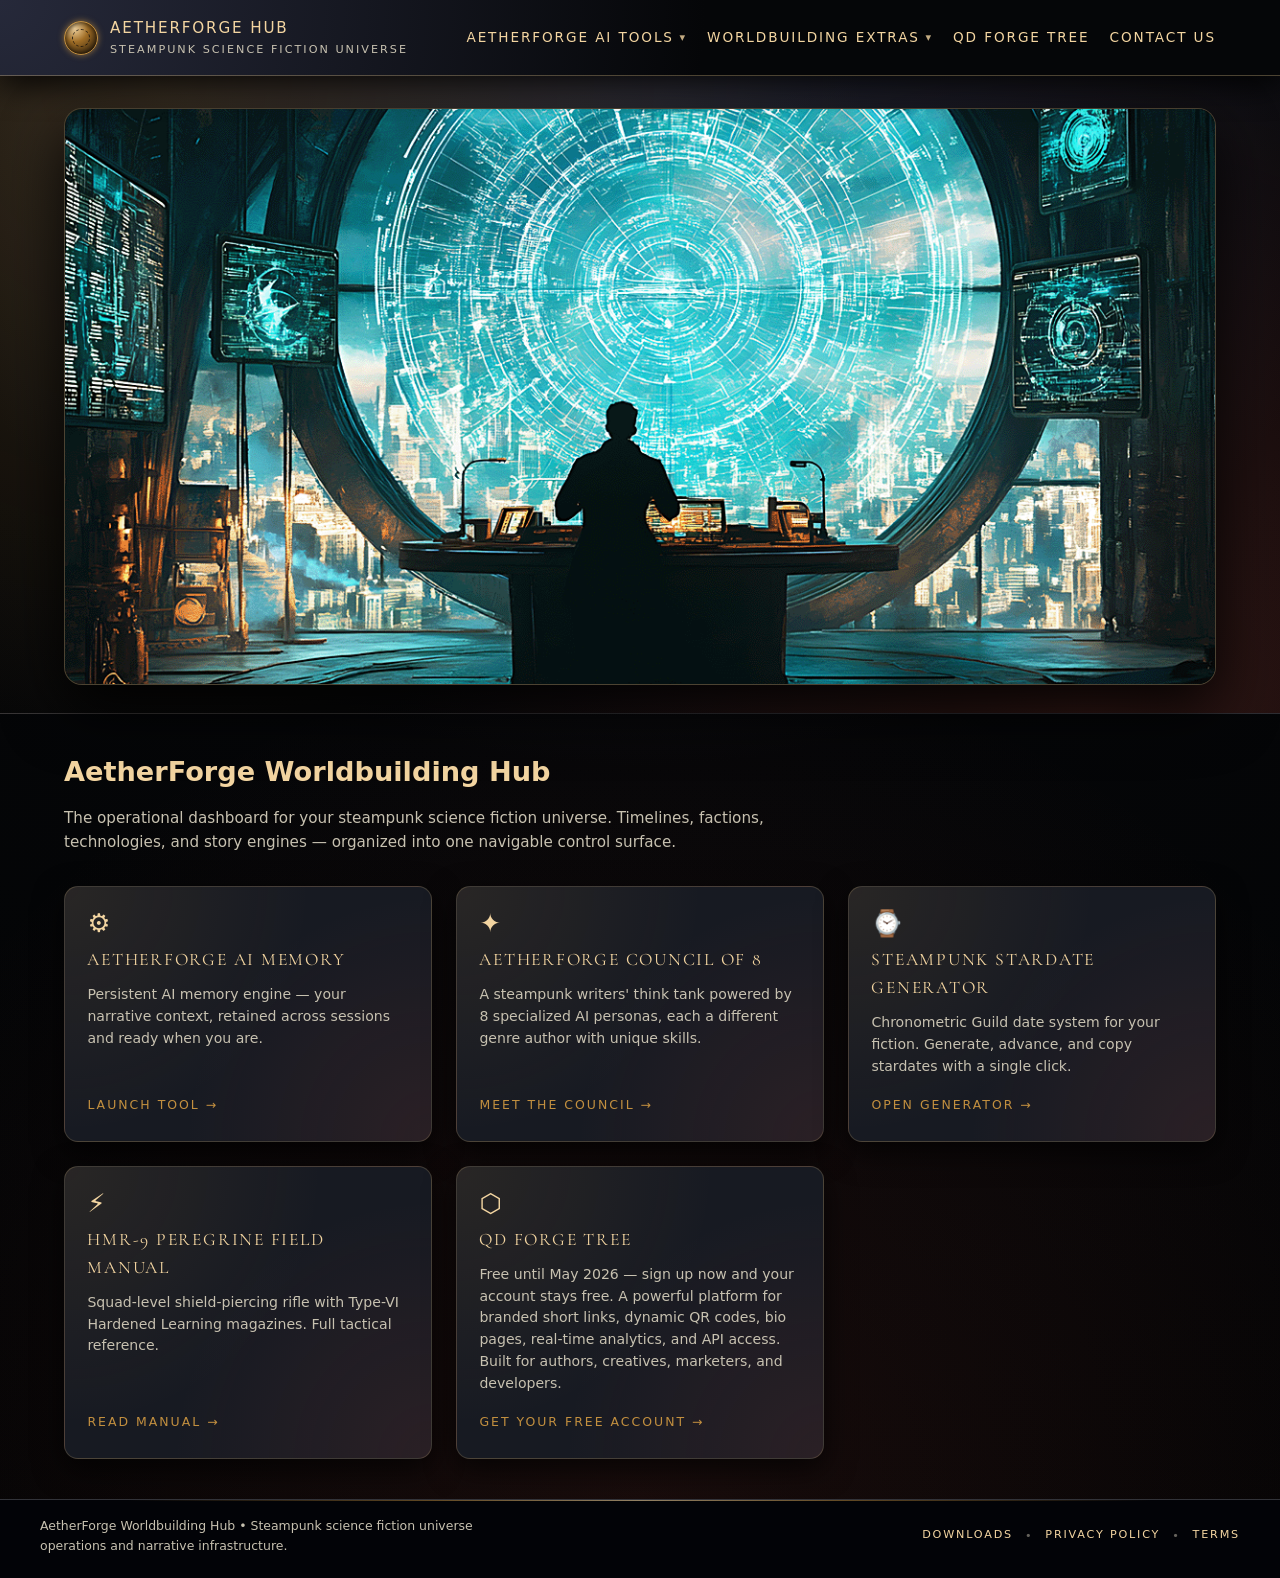
==== commit 64ff99d4: "Update QD Forge Tree card copy with free account offer details Co-Authored-By: Oz <oz-agent@warp.dev" ====
--- a/index.html
+++ b/index.html
@@ -120,9 +120,9 @@
           <div class="feature-card-icon">⬡</div>
           <div class="feature-card-title">QD Forge Tree</div>
           <div class="feature-card-desc">
-            QuantumDrive tech tree &mdash; visual map of the fictional technology ecosystem and its branching paths.
+            Free until May 2026 &mdash; sign up now and your account stays free. A powerful platform for branded short links, dynamic QR codes, bio pages, real-time analytics, and API access. Built for authors, creatives, marketers, and developers.
           </div>
-          <div class="feature-card-arrow">Explore &rarr;</div>
+          <div class="feature-card-arrow">Get Your Free Account &rarr;</div>
         </a>
       </div>
     </section>
--- a/assets/css/site.css
+++ b/assets/css/site.css
@@ -1851,3 +1851,136 @@
     text-align: center;
   }
 }
+
+/* ============================================================
+   14. COUNCIL BIO PAGES
+   ============================================================ */
+.council-bio-page {
+  max-width: 900px;
+  margin: 0 auto;
+  padding: 2rem 1.5rem 3rem;
+}
+
+.bio-breadcrumb {
+  margin-bottom: 2rem;
+}
+
+.bio-breadcrumb a {
+  font-size: 0.88rem;
+  color: var(--accent-soft);
+  text-decoration: none;
+  transition: color 0.2s ease;
+}
+
+.bio-breadcrumb a:hover {
+  color: var(--accent);
+  text-decoration: underline;
+}
+
+.bio-header {
+  display: flex;
+  gap: 2.5rem;
+  align-items: flex-start;
+  margin-bottom: 2.5rem;
+}
+
+.bio-portrait {
+  flex-shrink: 0;
+  border-radius: 12px;
+  border: 2px solid var(--border-soft);
+  box-shadow:
+    0 8px 30px rgba(0, 0, 0, 0.6),
+    0 0 20px rgba(194, 143, 63, 0.1);
+}
+
+.bio-header-text {
+  min-width: 0;
+}
+
+.bio-header-text h1 {
+  font-family: var(--display-font);
+  font-size: clamp(1.6rem, 4vw, 2.4rem);
+  font-weight: 700;
+  color: var(--accent-soft);
+  margin-bottom: 0.4rem;
+  line-height: 1.2;
+}
+
+.bio-role {
+  font-size: 1rem;
+  font-weight: 600;
+  letter-spacing: 0.06em;
+  text-transform: uppercase;
+  color: var(--accent);
+  margin-bottom: 0.75rem;
+}
+
+.bio-tagline {
+  font-size: 1.1rem;
+  color: var(--text-muted);
+  font-style: italic;
+  line-height: 1.5;
+}
+
+.bio-section {
+  margin-top: 2.5rem;
+  padding-top: 2rem;
+  border-top: 1px solid var(--border-soft);
+}
+
+.bio-section h2 {
+  font-family: var(--display-font);
+  font-size: 1.5rem;
+  font-weight: 700;
+  color: var(--accent-soft);
+  margin-bottom: 1.25rem;
+}
+
+.bio-section p {
+  font-size: 0.95rem;
+  line-height: 1.75;
+  color: var(--text-muted);
+  margin-bottom: 1rem;
+  max-width: 70ch;
+}
+
+.bio-traits {
+  margin-top: 1.5rem;
+  padding: 1.25rem 1.5rem;
+  background: rgba(194, 143, 63, 0.06);
+  border: 1px solid rgba(194, 143, 63, 0.15);
+  border-radius: 10px;
+}
+
+.bio-traits p {
+  font-size: 0.9rem;
+  margin-bottom: 0.5rem;
+  color: var(--text-muted);
+}
+
+.bio-traits p:last-child {
+  margin-bottom: 0;
+}
+
+.bio-traits strong {
+  color: var(--accent-soft);
+}
+
+@media (max-width: 720px) {
+  .bio-header {
+    flex-direction: column;
+    align-items: center;
+    text-align: center;
+    gap: 1.5rem;
+  }
+
+  .bio-portrait {
+    max-width: 280px;
+    width: 100%;
+    height: auto;
+  }
+
+  .council-bio-page {
+    padding: 1.5rem 1rem 2.5rem;
+  }
+}
